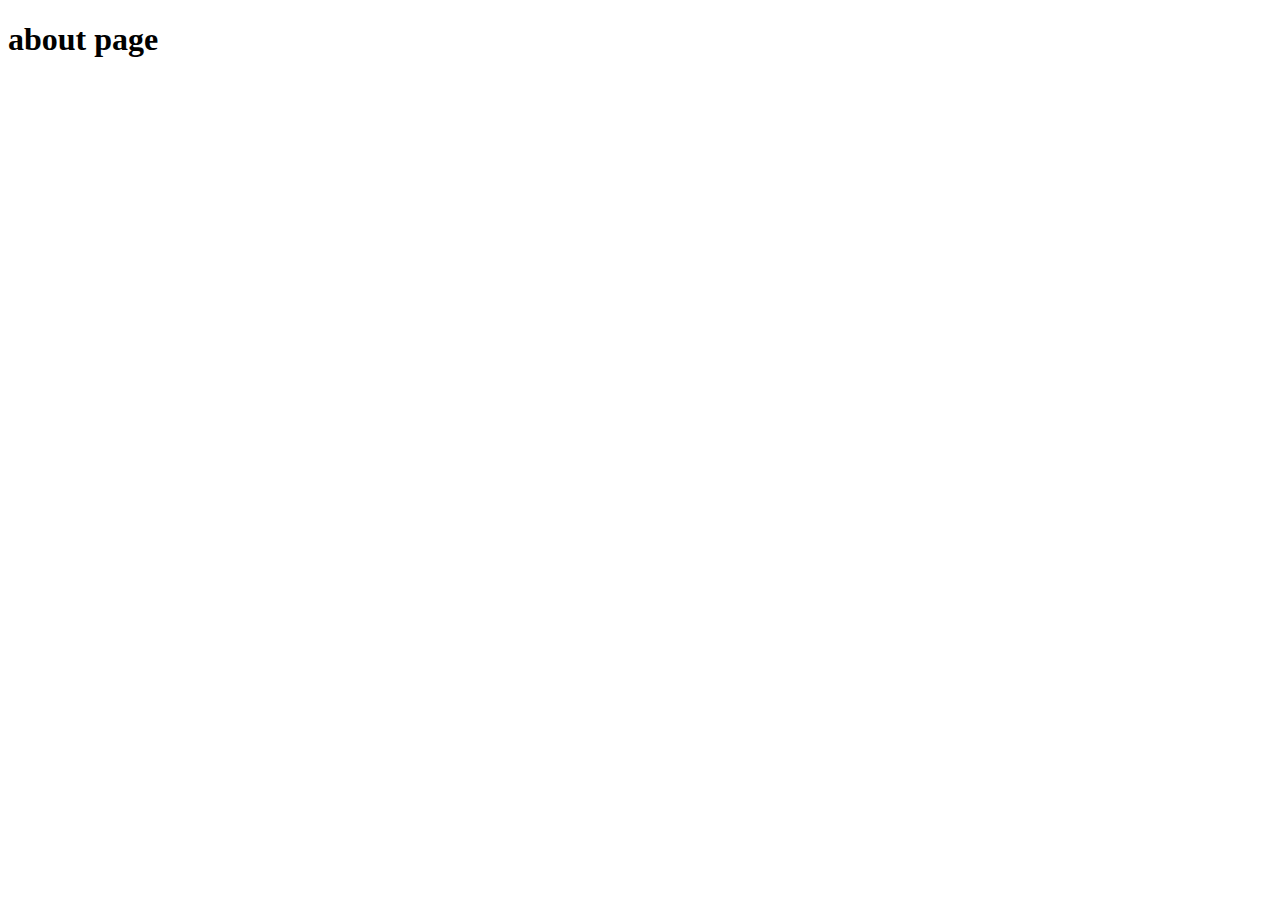
==== about.html @ 7397c2d7 "added active class" ====
<!DOCTYPE html>
<html lang="en">
  <head>
    <meta charset="UTF-8" />
    <meta name="viewport" content="width=device-width, initial-scale=1.0" />
    <title>Puzzle</title>
    <!-- css -->
    <link rel="stylesheet" href="./Css/Navbar.css" />
    <link rel="stylesheet" href="./Css/Footer.css" />
    <link rel="stylesheet" href="./Css/About.css" />

    <!-- bootstrap -->
    <link
      href="https://cdn.jsdelivr.net/npm/bootstrap@5.0.2/dist/css/bootstrap.min.css"
      rel="stylesheet"
      integrity="sha384-EVSTQN3/azprG1Anm3QDgpJLIm9Nao0Yz1ztcQTwFspd3yD65VohhpuuCOmLASjC"
      crossorigin="anonymous"
    />

    <!-- google font -->
    <link rel="preconnect" href="https://fonts.googleapis.com" />
    <link rel="preconnect" href="https://fonts.gstatic.com" crossorigin />
    <link
      href="https://fonts.googleapis.com/css2?family=Inter:wght@400;600;700&family=Poppins:ital,wght@0,400;0,500;0,600;1,700&display=swap"
      rel="stylesheet"
    />
  </head>
  <body>
    <h1>about page</h1>

    <section class="slider-content container-fluid">
      <svg
        class="bg-svg"
        xmlns="http://www.w3.org/2000/svg"
        width="1082"
        height="83"
        viewBox="0 0 1082 83"
        fill="none"
      >
        <path
          opacity="0.1"
          d="M7 -5.13792e-05V-5.13792e-05C7 41.9736 41.0264 76 83 76L1145 76"
          stroke="#23B1D9"
          stroke-width="14"
        />
      </svg>
      <div>
        <div class="for-patient">
          <img src="./assets/home/comma.png" alt="logo-svg" />
          <p>Patient</p>
        </div>
      </div>
      <svg
        xmlns="http://www.w3.org/2000/svg"
        width="1047"
        height="83"
        viewBox="0 0 1047 83"
        fill="none"
      >
        <path
          opacity="0.1"
          d="M1040 83.0001V83.0001C1040 41.0264 1005.97 7 964 7L-98 6.99995"
          stroke="#23B1D9"
          stroke-width="14"
        />
      </svg>
      <div class="slider">
        <div class="slider-content">
          <p>lo'</p>
          <p>ffffffffff</p>
          <p>Lorem ipsum, dolor sit amet consectetur adipisicing elit. Deserunt voluptatum fuga sequi eius neque eveniet fugiat veniam? Delectus rem corrupti, corporis similique asperiores, illum provident minima eos incidunt nam voluptatem!</p>
        </div>
        <div class="pagination">
          <span class="dot active"></span>
          <span class="dot"></span>
          <span class="dot"></span>
        </div>
      </div>
    </section>

 
    <!-- boot -->
    <script
      src="https://cdn.jsdelivr.net/npm/bootstrap@5.0.2/dist/js/bootstrap.bundle.min.js"
      integrity="sha384-MrcW6ZMFYlzcLA8Nl+NtUVF0sA7MsXsP1UyJoMp4YLEuNSfAP+JcXn/tWtIaxVXM"
      crossorigin="anonymous"
    ></script>

    <script src="./JS/About.js"></script>
  </body>
</html>
---- Css/Navbar.css ----
.nav {
    height: 50px;
    width: 100%;
    border-radius: 30px;
    background: #FFF;
    display: flex;
    justify-content: space-between;
    align-items: center;
    position: relative;
    padding:  20px 20px;
}

.nav-header{
cursor: pointer;
padding-left: 20px;
}

.nav>.nav-header>.nav-title {
    display: inline-block;
    /* padding: 10px ; */
    width: 100px;
    height: 42px;
    flex-shrink: 0;
    cursor: pointer;
    
}

.nav>.nav-btn {
    display: none;
}

.nav>.nav-links {
    
    display: flex;
    
    cursor: pointer;
    justify-content: center;
    align-items: center;
    gap: 10px;
    font-size: 18px;
    border-radius: 22px;
}

.nav>.nav-links>li {
        display: inline-block;
        text-decoration: none;
        list-style: none;
        padding: 6px 20px;
        
}
.nav>.nav-links>li>a{
text-decoration: none;
color: #071B55;
font-family: 'Poppins';
    color: #071B55;
    opacity: 0.7;
    font-size: 15px;
    font-style: normal;
    font-weight: 500;
    line-height: 130%;
    
    

}
.nav>.nav-links>li>a:hover, .nav>.nav-links>li>a.active  {
    color: #071B55;
    opacity: 100%;
    border-bottom: 2px solid #071B55;
}


.nav>#nav-check {
    display: none;
}

.contact-btn {

    width: 165px;
    height: 44px;
    flex-shrink: 0;
    border-radius: 22px;
    background: #152783;
    border: none;
    display: flex;
    align-items: center;
    justify-content: center;
    cursor: pointer;
    transition-duration: .3s;
    overflow: hidden;
    padding: 0 5px;
    position: relative;
}

.IconContainer {
    width: 38px;
    height: 38px;
    flex-shrink: 0;
    border-radius: 22px;
    background: #23B1D9;
    display: flex;
    align-items: center;
    justify-content: center;
    overflow: hidden;
    z-index: 2;
    transition-duration: .3s;
    position: absolute;
    right: 3px;
}



.contact-text {
    color: #FFF;
    font-family: 'Poppins', sans-serif;
    font-size: 15px;
    font-style: normal;
    font-weight: 400;
    line-height: 130%;
    position: absolute;
    left: 20px;

}



@media (max-width:570px) {
    .nav{
        padding-top: 20px;
    }
    .nav-header {
        padding-top: 5px;
    }
    .nav>.nav-btn {
        display: inline-block;
        position: absolute;
        right: 0px;
        top: 0px;
        cursor: pointer;
        padding-top: 10px;
    }

    .nav>.nav-btn>label img{
        display: inline-block;
        width: 50px;
        height: 50px;
        padding: 13px;
        cursor: pointer;
        
    }

    .nav>.nav-btn>label:hover,
    .nav #nav-check:checked~.nav-btn>label {
        background-color: #fff;
      
        
    }
        .nav>.nav-btn img{
            cursor: pointer;
            padding: 10px;
        }

 

    .nav>.nav-links {
       
        position: absolute;
        display: block;
        width: 100%;
        background-color: #fff;
        color: #071B55;
        text-align: center;
        height: 0px;
        transition: all 0.3s ease-in;
        overflow-y: hidden;
        top: 70px;
        left: 0px;
        
        
    }

    .nav>.nav-links>a {
        display: block;
        width: 100%;
        padding-top: 30px;
        width: 150px;
        margin: 0 auto;
    }

    .nav>#nav-check:not(:checked)~.nav-links {
        height: 0px;
    }

    .nav>#nav-check:checked~.nav-links {
        height: calc(100vh - 50px);
        overflow-y: auto;
    }

        .nav-contact-btn{
            display: none;
        }

                
                .active {
                    color: #071B55;
                    opacity: 100%;
                    border-bottom: 2px solid #071B55;
                    
                }
}
---- Css/Footer.css ----
footer{
    width: 100%;
    flex-shrink: 0;
    background: #EBEDEE;
  position: relative;
}
footer img{
    width: 100px;
    height: 42px;
}
.footer-content{
       color: #071B55;
       display: flex;
        flex-direction: column;
        align-items: center;
        gap: 25px;
        align-self: stretch;
        padding: 50px  112px 10px 112px;
}
.footer-paragraph{
   
        text-align: center;
        align-self: stretch;
        font-family: 'Poppins',sans-serif;
        font-size: 24px;
        font-style: normal;
        font-weight: 600;
        line-height: normal;
        letter-spacing: -0.48px;
}
.email{
   
    display: flex;
    justify-content: center;
    align-items: center;
    gap: 5px;
    font-family: 'Poppins',sans-serif;
    font-size: 20px;
    font-style: normal;
    font-weight: 400;
    line-height: 30px;
    letter-spacing: -0.4px;
}
.email img{
    width: 20px;
    height: 16px;
}
.footer-line{
        display: flex;
        padding-top: 32px;
        align-items: center;
        gap: 32px;
        align-self: stretch;
        border-top: 1px solid #DCDDDF;
}
.last-footer{
    display: flex;
    justify-content: space-between;
    align-items: center;
    padding: 0 42px;
    padding-bottom: 35px;
    padding-top: 20px;
   
}
.copy-right-text{
        color: var(--gray-500, #667085);
        font-family: 'Poppins',sans-serif;
        font-size: 16px;
        font-style: normal;
        font-weight: 400;
        line-height: 24px;
       
        
}
.terms-text a{
    color: var(--gray-500, #667085);
        font-size: 16px;
        font-style: normal;
        font-weight: 400;
        line-height: 24px;
        text-decoration: none;
        padding-right: 16px;
}

@media (max-width:570px) { 
    footer{
        height: 100%;
    }
    .footer-content{
        padding: 32px 20px;
    }
.last-footer{
    display: grid;
    padding: 30px 30px;
    text-align: center;
}
}
---- Css/About.css ----
/* .slider-content{
       border-radius: 25px;
        background: #071B55;
        width: 1270px;
        height: 427px;
        flex-shrink: 0;
        padding: 75px 20px;
        color: black;
} */
.for-patient{
    display: flex;
    justify-content: center;
    align-items: center;
    gap: 5px;
}
.bg-svg{
width: 76px;
    height: 1138px;
    transform: rotate(-90deg);
    flex-shrink: 0;
    stroke-width: 14px;
        stroke: #23B1D9;
        opacity: 0.1;
}
.for-patient p{
    padding-top: 25px;
    opacity: .5;
    color: #FFF;
    font-family: Poppins;
    font-size: 20px;
    font-style: normal;
    font-weight: 400;
    line-height: 130%;
}
.slider {
    width: 300px;
    /* Set the desired width for the slider */
    overflow: hidden;
    margin: 0 auto;
    text-align: center;
    background-color: #f0f0f0;
    position: relative;
}

.slider-content {
    display: flex;
    flex-direction: column;
    transition: transform 1s;
    height: 50px;
    /* Set the desired height for the slider */
   
    overflow: hidden;
}

p {
    margin: 0;
    padding: 10px;
    display: none;
}

p.active {
    display: block;
}

.pagination {
    text-align: center;
    margin-top: 10px;
}

.dot {
    width: 10px;
    height: 10px;
    background-color: #888;
    border-radius: 50%;
    display: inline-block;
    margin: 0 5px;
    cursor: pointer;
}

.dot.active {
    background-color: #333;
}
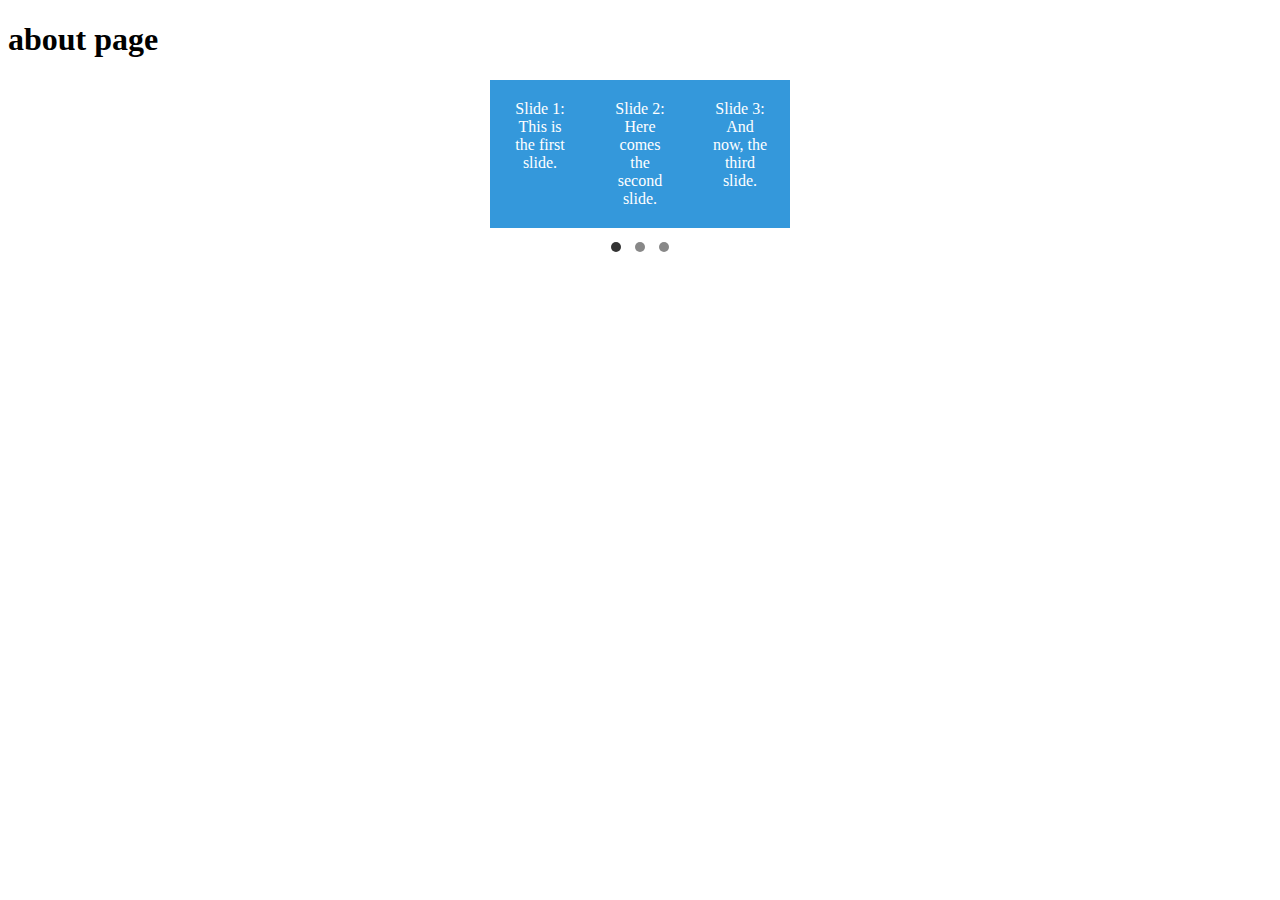
==== commit dbb2bfe3: "added text-slider" ====
--- a/about.html
+++ b/about.html
@@ -27,58 +27,18 @@
   </head>
   <body>
     <h1>about page</h1>
-
-    <section class="slider-content container-fluid">
-      <svg
-        class="bg-svg"
-        xmlns="http://www.w3.org/2000/svg"
-        width="1082"
-        height="83"
-        viewBox="0 0 1082 83"
-        fill="none"
-      >
-        <path
-          opacity="0.1"
-          d="M7 -5.13792e-05V-5.13792e-05C7 41.9736 41.0264 76 83 76L1145 76"
-          stroke="#23B1D9"
-          stroke-width="14"
-        />
-      </svg>
-      <div>
-        <div class="for-patient">
-          <img src="./assets/home/comma.png" alt="logo-svg" />
-          <p>Patient</p>
-        </div>
+    <div class="slider-container">
+      <div class="slider">
+        <div class="slide">Slide 1: This is the first slide.</div>
+        <div class="slide">Slide 2: Here comes the second slide.</div>
+        <div class="slide">Slide 3: And now, the third slide.</div>
       </div>
-      <svg
-        xmlns="http://www.w3.org/2000/svg"
-        width="1047"
-        height="83"
-        viewBox="0 0 1047 83"
-        fill="none"
-      >
-        <path
-          opacity="0.1"
-          d="M1040 83.0001V83.0001C1040 41.0264 1005.97 7 964 7L-98 6.99995"
-          stroke="#23B1D9"
-          stroke-width="14"
-        />
-      </svg>
-      <div class="slider">
-        <div class="slider-content">
-          <p>lo'</p>
-          <p>ffffffffff</p>
-          <p>Lorem ipsum, dolor sit amet consectetur adipisicing elit. Deserunt voluptatum fuga sequi eius neque eveniet fugiat veniam? Delectus rem corrupti, corporis similique asperiores, illum provident minima eos incidunt nam voluptatem!</p>
-        </div>
-        <div class="pagination">
-          <span class="dot active"></span>
-          <span class="dot"></span>
-          <span class="dot"></span>
-        </div>
-      </div>
-    </section>
-
- 
+    </div>
+    <div class="pagination">
+      <span class="dot active"></span>
+      <span class="dot"></span>
+      <span class="dot"></span>
+    </div>
     <!-- boot -->
     <script
       src="https://cdn.jsdelivr.net/npm/bootstrap@5.0.2/dist/js/bootstrap.bundle.min.js"
--- a/Css/Navbar.css
+++ b/Css/Navbar.css
@@ -59,14 +59,24 @@
     font-style: normal;
     font-weight: 500;
     line-height: 130%;
-    
-    
-
+
+}
+.link-btn{
+    position: relative;
+}
+.active-svg.active{
+    display: block;
+}
+.active-svg{
+    position: absolute;
+    bottom: -10px;
+    left: 20px;
+    display: none;
 }
 .nav>.nav-links>li>a:hover, .nav>.nav-links>li>a.active  {
     color: #071B55;
     opacity: 100%;
-    border-bottom: 2px solid #071B55;
+    
 }
 
 
@@ -152,8 +162,6 @@
     .nav>.nav-btn>label:hover,
     .nav #nav-check:checked~.nav-btn>label {
         background-color: #fff;
-      
-        
     }
         .nav>.nav-btn img{
             cursor: pointer;
@@ -165,7 +173,7 @@
     .nav>.nav-links {
        
         position: absolute;
-        display: block;
+        display: grid;
         width: 100%;
         background-color: #fff;
         color: #071B55;
@@ -174,15 +182,14 @@
         transition: all 0.3s ease-in;
         overflow-y: hidden;
         top: 70px;
-        left: 0px;
-        
+        left: 0px; 
         
     }
 
     .nav>.nav-links>a {
         display: block;
         width: 100%;
-        padding-top: 30px;
+        /* padding-top: 20px; */
         width: 150px;
         margin: 0 auto;
     }
@@ -199,12 +206,10 @@
         .nav-contact-btn{
             display: none;
         }
-
-                
+  
                 .active {
                     color: #071B55;
                     opacity: 100%;
-                    border-bottom: 2px solid #071B55;
                     
                 }
 }
--- a/Css/About.css
+++ b/Css/About.css
@@ -1,82 +1,39 @@
-/* .slider-content{
-       border-radius: 25px;
-        background: #071B55;
-        width: 1270px;
-        height: 427px;
-        flex-shrink: 0;
-        padding: 75px 20px;
-        color: black;
-} */
-.for-patient{
-    display: flex;
-    justify-content: center;
-    align-items: center;
-    gap: 5px;
-}
-.bg-svg{
-width: 76px;
-    height: 1138px;
-    transform: rotate(-90deg);
-    flex-shrink: 0;
-    stroke-width: 14px;
-        stroke: #23B1D9;
-        opacity: 0.1;
-}
-.for-patient p{
-    padding-top: 25px;
-    opacity: .5;
-    color: #FFF;
-    font-family: Poppins;
-    font-size: 20px;
-    font-style: normal;
-    font-weight: 400;
-    line-height: 130%;
-}
-.slider {
-    width: 300px;
-    /* Set the desired width for the slider */
-    overflow: hidden;
-    margin: 0 auto;
-    text-align: center;
-    background-color: #f0f0f0;
-    position: relative;
-}
+ .slider-container {
+     width: 300px;
+     /* Adjust the width to your desired size */
+     margin: 0 auto;
+     overflow: hidden;
+ }
 
-.slider-content {
-    display: flex;
-    flex-direction: column;
-    transition: transform 1s;
-    height: 50px;
-    /* Set the desired height for the slider */
-   
-    overflow: hidden;
-}
+ .slider {
+     display: flex;
+     transition: transform 1s;
+ }
 
-p {
-    margin: 0;
-    padding: 10px;
-    display: none;
-}
+ .slide {
+     width: 300px;
+     /* Adjust the width to match the container width */
+     padding: 20px;
+     background-color: #3498db;
+     color: white;
+     text-align: center;
+ }
 
-p.active {
-    display: block;
-}
+ .pagination {
+     text-align: center;
+     margin-top: 10px;
+ }
 
-.pagination {
-    text-align: center;
-    margin-top: 10px;
-}
+ .dot {
+     width: 10px;
+     height: 10px;
+     background-color: #888;
+     border-radius: 50%;
+     display: inline-block;
+     margin: 0 5px;
+     cursor: pointer;
+ }
 
-.dot {
-    width: 10px;
-    height: 10px;
-    background-color: #888;
-    border-radius: 50%;
-    display: inline-block;
-    margin: 0 5px;
-    cursor: pointer;
-}
-
-.dot.active {
-    background-color: #333;
-}+ .dot.active {
+     background-color: #333;
+ }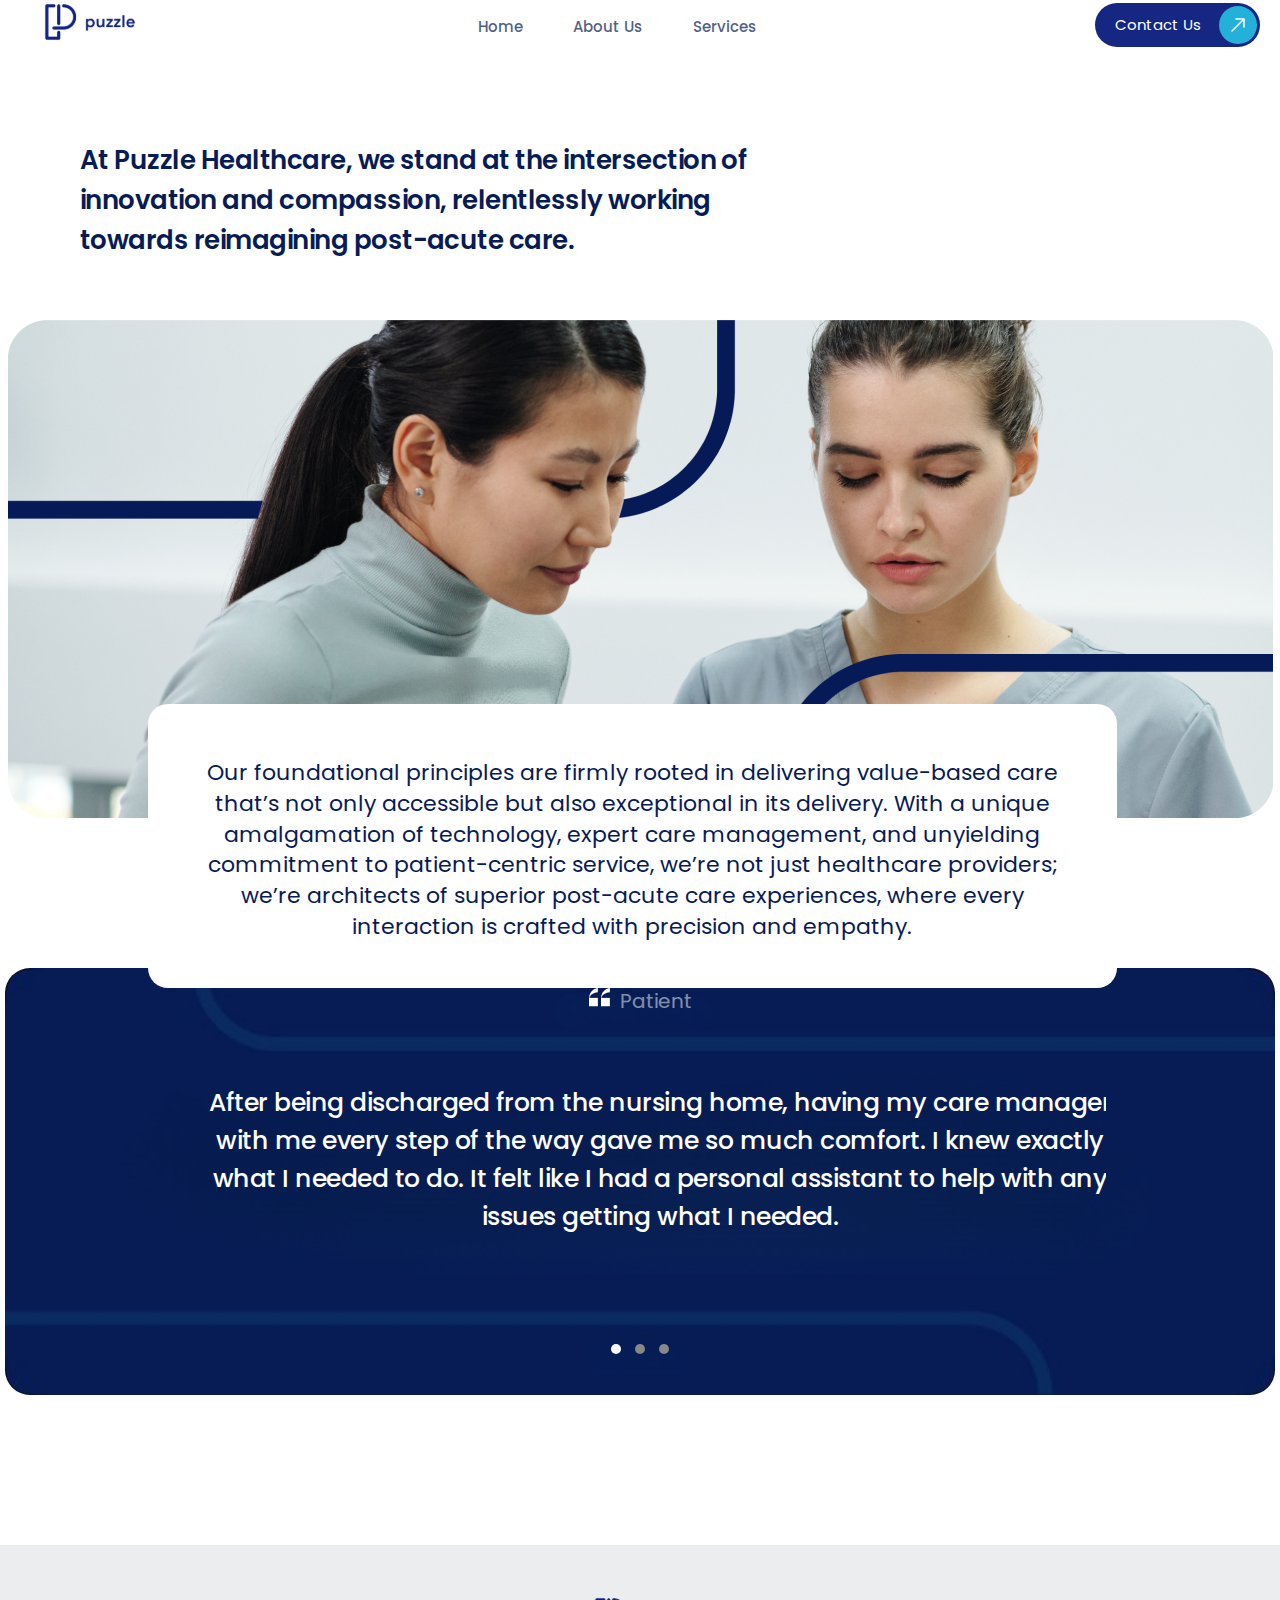
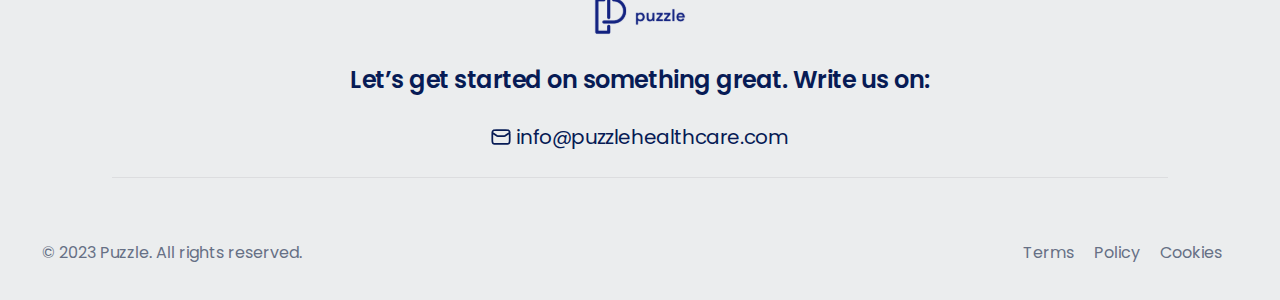
==== commit cf367115: "added about page" ====
--- a/about.html
+++ b/about.html
@@ -8,6 +8,7 @@
     <link rel="stylesheet" href="./Css/Navbar.css" />
     <link rel="stylesheet" href="./Css/Footer.css" />
     <link rel="stylesheet" href="./Css/About.css" />
+    <link rel="stylesheet" href="./Css/Home.css" />
 
     <!-- bootstrap -->
     <link
@@ -26,19 +27,267 @@
     />
   </head>
   <body>
-    <h1>about page</h1>
-    <div class="slider-container">
-      <div class="slider">
-        <div class="slide">Slide 1: This is the first slide.</div>
-        <div class="slide">Slide 2: Here comes the second slide.</div>
-        <div class="slide">Slide 3: And now, the third slide.</div>
-      </div>
-    </div>
-    <div class="pagination">
-      <span class="dot active"></span>
-      <span class="dot"></span>
-      <span class="dot"></span>
-    </div>
+    <header>
+      <div class="nav">
+        <input type="checkbox" id="nav-check" />
+        <div class="nav-header">
+          <div class="nav-title">
+            <img src="./assets/navbar/logo.svg" alt="logo" />
+          </div>
+        </div>
+        <div class="nav-btn">
+          <label for="nav-check">
+            <svg
+              xmlns="http://www.w3.org/2000/svg"
+              width="24"
+              height="24"
+              viewBox="0 0 24 24"
+              fill="#071B55"
+            >
+              <path
+                d="M3 12H21M3 6H21M9 18H21"
+                stroke="#122280"
+                stroke-width="2"
+                stroke-linecap="round"
+                stroke-linejoin="round"
+              />
+            </svg>
+          </label>
+        </div>
+
+        <div class="nav-links" id="nav-link">
+          <li>
+            <a href="index.html" class="link-btn"
+              >Home
+
+              <svg
+                class="active-svg"
+                id="index"
+                xmlns="http://www.w3.org/2000/svg"
+                width="10"
+                height="10"
+                viewBox="0 0 10 10"
+                fill="none"
+              >
+                <circle cx="5" cy="5" r="5" fill="#23B1D9" />
+              </svg>
+            </a>
+          </li>
+
+          <li id="about-page">
+            <a href="./about.html" class="link-btn">
+              About Us
+              <svg
+                style="margin-left: 10px"
+                class="active-svg"
+                id="about"
+                xmlns="http://www.w3.org/2000/svg"
+                width="10"
+                height="10"
+                viewBox="0 0 10 10"
+                fill="none"
+              >
+                <circle cx="5" cy="5" r="5" fill="#23B1D9" />
+              </svg>
+            </a>
+          </li>
+          <li>
+            <a href="services.html" class="link-btn"
+              >Services
+
+              <svg
+                class="active-svg"
+                id="services"
+                xmlns="http://www.w3.org/2000/svg"
+                width="10"
+                height="10"
+                viewBox="0 0 10 10"
+                fill="none"
+              >
+                <circle cx="5" cy="5" r="5" fill="#23B1D9" />
+              </svg>
+            </a>
+          </li>
+        </div>
+        <div class="nav-contact-btn">
+          <div class="contact-btn">
+            <span class="contact-text"> Contact Us</span>
+            <span class="IconContainer">
+              <svg
+                xmlns="http://www.w3.org/2000/svg"
+                width="24"
+                height="24"
+                viewBox="0 0 24 24"
+                fill="none"
+              >
+                <path
+                  d="M6 18L18 6M18 6H10M18 6V14"
+                  stroke="white"
+                  stroke-width="1.5"
+                  stroke-linecap="round"
+                  stroke-linejoin="round"
+                />
+              </svg>
+            </span>
+          </div>
+        </div>
+      </div>
+    </header>
+
+    <!-- about Banner section -->
+
+    <section class="about-container">
+      <h1>
+        At Puzzle Healthcare, we stand at the intersection of innovation and
+        compassion, relentlessly working towards reimagining post-acute care.
+      </h1>
+
+      <div class="about-content">
+        <img src="./assets/about/about-banner.png" alt="banner-img" />
+        <div class="text-content">
+          <p>
+            Our foundational principles are firmly rooted in delivering
+            value-based care that’s not only accessible but also exceptional in
+            its delivery. With a unique amalgamation of technology, expert care
+            management, and unyielding commitment to patient-centric service,
+            we’re not just healthcare providers; we’re architects of superior
+            post-acute care experiences, where every interaction is crafted with
+            precision and empathy.
+          </p>
+        </div>
+      </div>
+    </section>
+
+    <!--before footer for patient -->
+    <section class="before-footer">
+      <div class="for-patient">
+        <img src="./assets/home/comma.png" alt="logo-svg" />
+        <p>Patient</p>
+      </div>
+
+      <div class="before-footer-text">
+        <div class="slider-container">
+          <div class="slider">
+            <div class="slide">
+              <p>
+                After being discharged from the nursing home, having my care
+                manager with me every step of the way gave me so much comfort. I
+                knew exactly what I needed to do. It felt like I had a personal
+                assistant to help with any issues getting what I needed.
+              </p>
+            </div>
+            <div class="slide">
+              <p>
+                Being discharged from the nursing home, having my care manager
+                with me every step of the way gave me so much comfort. I knew
+                exactly what I needed to do. It felt like I had a personal
+                assistant to help with any issues getting what I needed.
+              </p>
+            </div>
+            <div class="slide">
+              <p>
+                Before being discharged from the nursing home, having my care
+                manager with me every step of the way gave me so much comfort. I
+                knew exactly what I needed to do. It felt like I had a personal
+                assistant to help with any issues getting what I needed.
+              </p>
+            </div>
+          </div>
+        </div>
+        <div class="pagination">
+          <span class="dot active"></span>
+          <span class="dot"></span>
+          <span class="dot"></span>
+        </div>
+      </div>
+    </section>
+
+    <!-- phone -->
+    <section
+      class="before-footer-phone"
+      style="
+        background-image: url('./assets/footer/bg.png');
+        background-position: center;
+        background-repeat: no-repeat;
+        background-size: cover;
+      "
+    >
+      <div class="before-footer-text">
+        <div class="slider-container">
+          <div class="slider">
+            <div class="slide">
+              <p>
+                After being discharged from the nursing home, having my care
+                manager with me every step of the way gave me so much comfort. I
+                knew exactly what I needed to do. It felt like I had a personal
+                assistant to help with any issues getting what I needed.
+              </p>
+            </div>
+            <div class="slide">
+              <p>
+                Being discharged from the nursing home, having my care manager
+                with me every step of the way gave me so much comfort. I knew
+                exactly what I needed to do. It felt like I had a personal
+                assistant to help with any issues getting what I needed.
+              </p>
+            </div>
+            <div class="slide">
+              <p>
+                Before being discharged from the nursing home, having my care
+                manager with me every step of the way gave me so much comfort. I
+                knew exactly what I needed to do. It felt like I had a personal
+                assistant to help with any issues getting what I needed.
+              </p>
+            </div>
+          </div>
+        </div>
+        <div class="pagination">
+          <span class="dot active"></span>
+          <span class="dot"></span>
+          <span class="dot"></span>
+        </div>
+      </div>
+    </section>
+    <!-- footer -->
+
+    <footer>
+      <div class="footer-content">
+        <img src="./assets/navbar/logo.svg" alt="logo-svg" />
+
+        <p class="footer-paragraph">
+          Let’s get started on something great. Write us on:
+        </p>
+        <p class="email">
+          <svg
+            xmlns="http://www.w3.org/2000/svg"
+            width="23"
+            height="18"
+            viewBox="0 0 23 18"
+            fill="none"
+          >
+            <path
+              d="M1.5 4L6.69384 7.46256C6.99349 7.66232 7.14331 7.7622 7.3054 7.83296C7.44927 7.89577 7.60003 7.94142 7.75458 7.96896C7.92869 8 8.10876 8 8.46888 8H14.5311C14.8912 8 15.0713 8 15.2454 7.96896C15.4 7.94142 15.5507 7.89577 15.6946 7.83296C15.8567 7.76221 16.0065 7.66232 16.3062 7.46256L21.5 4M6.3 17H16.7C18.3802 17 19.2202 17 19.862 16.673C20.4265 16.3854 20.8854 15.9265 21.173 15.362C21.5 14.7202 21.5 13.8802 21.5 12.2V5.8C21.5 4.11984 21.5 3.27976 21.173 2.63803C20.8854 2.07354 20.4265 1.6146 19.862 1.32698C19.2202 1 18.3802 1 16.7 1H6.3C4.61984 1 3.77976 1 3.13803 1.32698C2.57354 1.6146 2.1146 2.07354 1.82698 2.63803C1.5 3.27976 1.5 4.11984 1.5 5.8V12.2C1.5 13.8802 1.5 14.7202 1.82698 15.362C2.1146 15.9265 2.57354 16.3854 3.13803 16.673C3.77976 17 4.61984 17 6.3 17Z"
+              stroke="#071B55"
+              stroke-width="2"
+              stroke-linecap="round"
+              stroke-linejoin="round"
+            />
+          </svg>
+          info@puzzlehealthcare.com
+        </p>
+
+        <div class="footer-line"></div>
+      </div>
+      <div class="last-footer">
+        <p class="copy-right-text">© 2023 Puzzle. All rights reserved.</p>
+
+        <div class="terms-text">
+          <a href="">Terms</a>
+          <a href="">Policy</a>
+          <a href="">Cookies</a>
+        </div>
+      </div>
+    </footer>
     <!-- boot -->
     <script
       src="https://cdn.jsdelivr.net/npm/bootstrap@5.0.2/dist/js/bootstrap.bundle.min.js"
@@ -47,5 +296,6 @@
     ></script>
 
     <script src="./JS/About.js"></script>
+    <script src="./JS/navbar.js"></script>
   </body>
 </html>
--- a/Css/Navbar.css
+++ b/Css/Navbar.css
@@ -33,7 +33,6 @@
 .nav>.nav-links {
     
     display: flex;
-    
     cursor: pointer;
     justify-content: center;
     align-items: center;
@@ -69,13 +68,14 @@
 }
 .active-svg{
     position: absolute;
-    bottom: -10px;
+    bottom: -15px;
     left: 20px;
     display: none;
 }
 .nav>.nav-links>li>a:hover, .nav>.nav-links>li>a.active  {
     color: #071B55;
     opacity: 100%;
+    
     
 }
 
@@ -141,6 +141,11 @@
     .nav-header {
         padding-top: 5px;
     }
+    .nav-title img{
+        width: 83.333px;
+            height: 35px;
+            flex-shrink: 0;
+    } 
     .nav>.nav-btn {
         display: inline-block;
         position: absolute;
@@ -150,7 +155,7 @@
         padding-top: 10px;
     }
 
-    .nav>.nav-btn>label img{
+    .nav>.nav-btn>label svg{
         display: inline-block;
         width: 50px;
         height: 50px;
@@ -159,11 +164,12 @@
         
     }
 
-    .nav>.nav-btn>label:hover,
-    .nav #nav-check:checked~.nav-btn>label {
-        background-color: #fff;
-    }
-        .nav>.nav-btn img{
+   
+        .nav>.nav-btn svg{
+            
+            width: 24px;
+            height: 24px;
+            flex-shrink: 0;
             cursor: pointer;
             padding: 10px;
         }
@@ -188,56 +194,50 @@
 
     .nav>.nav-links>a {
         display: block;
-        width: 100%;
-        /* padding-top: 20px; */
         width: 150px;
         margin: 0 auto;
     }
 
-    .nav>#nav-check:not(:checked)~.nav-links {
-        height: 0px;
-    }
+   
 
     .nav>#nav-check:checked~.nav-links {
-        height: calc(100vh - 50px);
+        height: calc(100vh - 60vh);
         overflow-y: auto;
     }
 
         .nav-contact-btn{
             display: none;
         }
-  
-                .active {
-                    color: #071B55;
-                    opacity: 100%;
-                    
-                }
-}
-
-
-
-
-
-
-
-
-
-
-
-
-
-
-
-
-
-
-
-
-
-
-
-
-
-
-
-
+     .active {
+          color: #071B55;
+           opacity: 100%;
+        }
+}
+
+
+
+
+
+
+
+
+
+
+
+
+
+
+
+
+
+
+
+
+
+
+
+
+
+
+
+
--- a/Css/Footer.css
+++ b/Css/Footer.css
@@ -2,7 +2,7 @@
     width: 100%;
     flex-shrink: 0;
     background: #EBEDEE;
-  position: relative;
+    position: relative;
 }
 footer img{
     width: 100px;
@@ -41,9 +41,11 @@
     line-height: 30px;
     letter-spacing: -0.4px;
 }
-.email img{
+.email svg{
     width: 20px;
     height: 16px;
+    stroke-width: 2px;
+    stroke: #071B55;
 }
 .footer-line{
         display: flex;
@@ -89,9 +91,35 @@
     .footer-content{
         padding: 32px 20px;
     }
+    .footer-paragraph{
+            width: 350px;
+            margin: 0 auto;
+            font-size: 20px;
+            font-style: normal;
+            font-weight: 600;
+            line-height: normal;
+            letter-spacing: -0.4px;
+    }
+    .email{
+        font-size: 16px;
+            font-style: normal;
+            font-weight: 400;
+            line-height: 30px;
+            /* 187.5% */
+            letter-spacing: -0.32px;
+    }
 .last-footer{
-    display: grid;
-    padding: 30px 30px;
-    text-align: center;
+        flex-direction: column;
+        justify-content: center;
+        padding: 30px 30px;
+        align-self: stretch;
+        text-align: center;
+        font-size: 16px;
+        font-style: normal;
+        font-weight: 400;
+        line-height: 24px;
+        margin: 0 auto;
+        padding-top: 0px;
+       
 }
 }--- a/Css/About.css
+++ b/Css/About.css
@@ -1,39 +1,95 @@
- .slider-container {
-     width: 300px;
-     /* Adjust the width to your desired size */
-     margin: 0 auto;
-     overflow: hidden;
- }
+.about-container h1{
+    width: 790px;
+    color: #071B55;
+    font-family: Poppins;
+    font-size: 26px;
+    font-style: normal;
+    font-weight: 600;
+    line-height: 40px;
+    margin-top: 90px ;
+    margin-bottom: 60px;
+    padding-left: 80px;
+    letter-spacing: -0.52px;
+}
+.about-content {
+        width: 1265px;
+        margin: 0px auto;
+        height: 498px;
+        flex-shrink: 0;
+        position: relative;
+}
 
- .slider {
-     display: flex;
-     transition: transform 1s;
- }
+.text-content{
+    width: 969px;
+    height: 284px;
+    flex-shrink: 0;
+    border-radius: 20px;
+    background: #FFF;
+    padding: 54px 48px;
+    position: absolute;
+    bottom: -170px;
+    left: 140px;
+    z-index: 20;
 
- .slide {
-     width: 300px;
-     /* Adjust the width to match the container width */
-     padding: 20px;
-     background-color: #3498db;
-     color: white;
-     text-align: center;
- }
+    
+}
+.text-content p{
+    width: 861px;
+    margin: 0 auto;
+    color: #071B55;
+    text-align: center;
+    font-family: Poppins;
+    font-size: 22px;
+    font-style: normal;
+    font-weight: 400;
+    line-height: 140%;
+    
+       
+}
 
- .pagination {
-     text-align: center;
-     margin-top: 10px;
- }
+@media screen and (max-width:570px){
+    .about-container h1 {
+            width: 340px;
+            color: #071B55;
+            font-family: Poppins;
+            font-size: 24px;
+                font-style: normal;
+                font-weight: 600;
+                line-height: 35px;
+                margin-top: 72px;
+                margin-bottom: 46px;
+                padding-left: 38px;
+                letter-spacing: -0.48px;
+        }
+   .about-content img{
+    width: 370px;
+    height: 244px;
+    flex-shrink: 0;
+    margin: 0px auto;
+    position: relative;
+   }
 
- .dot {
-     width: 10px;
-     height: 10px;
-     background-color: #888;
-     border-radius: 50%;
-     display: inline-block;
-     margin: 0 5px;
-     cursor: pointer;
- }
+   .text-content {
+     
+       width: 320px;
+       height: 318px;
+       flex-shrink: 0;
+       padding: 54px 8px;
+       position: absolute;
+       bottom: -40px;
+       left: 30px;
+       z-index: 90;
+   }
 
- .dot.active {
-     background-color: #333;
- }+   .text-content p {
+       width: 300px;
+       margin: 0 auto;
+        font-size: 16px;
+        font-style: normal;
+        font-weight: 400;
+        line-height: 140%;
+        /* 22.4px */
+
+
+   }
+}--- a/Css/Home.css
+++ b/Css/Home.css
@@ -0,0 +1,416 @@
+
+*{
+     box-sizing: border-box;
+        margin: 0;
+        padding: 0;
+    }
+    body{
+        font-family: 'Poppins', sans-serif;
+    }
+
+    /* banner section */
+
+.banner-section{
+    display: flex;
+    justify-content: space-between;
+    align-items: start;
+    border-radius: 30px;
+    background: #FFF;
+    padding-top: 90px;
+    gap: 20px;
+   
+}
+.banner-text{
+    padding-left: 20px;
+    padding-top: 90px;
+}
+.banner-text h1{
+    width: 548px;
+    /* padding: 20px; */
+    color: #071B55;
+    font-family: 'Poppins', sans-serif;
+    font-size: 40px;
+    font-style: normal;
+    font-weight: 700;
+    line-height: 50px;
+    letter-spacing: -0.8px;
+}
+.banner-text p{
+    width: 504px;
+    color: #071B55;
+    font-family: 'Poppins', sans-serif;
+    font-size: 20px;
+    font-style: normal;
+    font-weight: 400;
+    line-height: 130%;
+    padding-top: 20px;
+        
+}
+
+.banner-img img{
+    width: 704px;
+    margin: 0 auto;
+    padding: 0px;
+    height: 500px;
+    flex-shrink: 0;
+}
+/* after banner content */
+.after-banner{
+width: 1269px;
+height: 331px;
+flex-shrink: 0;
+border-radius: 20px;
+background: #23B1D9;
+margin:50px 40px;
+}
+.after-banner p{
+    width: 1047px;
+    height: 72px;
+    flex-shrink: 0;
+    color: #FFF;
+        text-align: center;
+         font-family: 'Poppins', sans-serif;
+        font-size: 26px;
+        font-style: normal;
+        font-weight: 500;
+        line-height: 38px;
+        margin:  50px auto;
+        letter-spacing: -0.52px;
+        position: relative;
+}
+.after-banner .img-2{
+    position: absolute;
+    right: 0;
+}
+.after-banner-phone{
+    display: none;
+}
+/* same-container section */
+.same-container{
+display: flex;
+justify-content: center;
+gap: 60px;
+align-items: center;
+margin: 80px 0px;
+
+}
+.same-container img{
+    width: 620px;
+    height: 250px;
+    flex-shrink: 0;
+    border-radius: 25px;
+    padding-left:20px ;
+}
+.same-container-text{
+    width: 581px;
+    height: 210px;
+    flex-shrink: 0;
+    border-radius: 25px;
+    background: #F2F2F2;
+    padding: 30px 40px;
+}
+
+.same-container h1{
+    color: #071B55;
+        font-family: 'Poppins', sans-serif;
+        font-size: 30px;
+        font-style: normal;
+        font-weight: 500;
+        line-height: normal;
+        letter-spacing: -0.3px;
+       
+}
+.same-container p{
+        width: 506px;
+        color: #071B55;
+         font-family: 'Poppins', sans-serif;
+        font-size: 22px;
+        font-style: normal;
+        font-weight: 500;
+        line-height: 150%;
+        margin-top: 8px;
+}
+.odd-container p{
+    width: 462px;
+}
+.even-container{
+    display: none;
+}
+.even-container img{
+        width: 620px;
+        height: 250px;
+        flex-shrink: 0;
+        border-radius: 25px;
+        padding-left: 20px;
+}
+  .before-footer {
+      width: 1270px;
+      height: 427px;
+      flex-shrink: 0;
+      margin: 150px auto;
+      border-radius: 25px;
+      background: url('../assets/footer/before-footer-bg.png');
+      background-repeat: no-repeat;
+      background-size: cover;
+      background-position: center;
+      color: #FFF;
+      
+  }
+  .for-patient{
+    display: flex;
+    justify-content: center;
+    align-items: start;
+    gap: 10px;
+    color: #FFF;
+    padding-top: 20px;
+    
+  
+  }
+  .for-patient p{
+    opacity: 0.5;
+    font-family: 'Poppins', sans-serif;
+    font-size: 20px;
+    font-style: normal;
+    font-weight: 400;
+    line-height: 130%;
+  }
+.before-footer-text p{
+        width: 932px;
+        color: #FFF;
+        text-align: center;
+        font-family: 'Poppins', sans-serif;
+        font-size: 25px;
+        font-style: normal;
+        font-weight: 500;
+        line-height: normal;
+        letter-spacing: -0.5px;
+        margin: 50px auto;
+}
+  
+  
+/* slider */
+
+ .slider-container {
+     width: 932px;
+     margin: 0px auto;
+     overflow: hidden;
+ }
+
+ .slider {
+     display: flex;
+     transition: transform 1s;
+    
+ }
+
+ .slide {
+    background: transparent;
+     width: 930px;
+     padding: 20px;
+     color: white;
+     text-align: center;
+  
+ }
+
+ .pagination {
+    width: 100px;
+    text-align: center;
+    margin: 30px auto;
+ }
+
+ .dot {
+   
+     width: 10px;
+     height: 10px;
+     background-color: #888;
+     border-radius: 50%;
+     display: inline-block;
+     margin: 0 5px;
+     cursor: pointer;
+ }
+
+ .dot.active {
+     background-color: #fff;
+ }
+.before-footer-phone{
+    display: none;
+}
+
+
+
+
+
+
+
+
+  /* phone */
+@media screen and (max-width:570px) {
+    /* banner */
+   
+    .banner-section{
+        padding-top: 30px;
+        display: flex;
+        flex-direction: column;
+        text-align: start;
+        margin: 0 auto;
+        
+    }
+    .banner-img{
+        margin: 50px auto;
+        display: flex;
+        justify-content: center;
+    }
+    .banner-img img{
+        margin: 10px auto;
+        width: 350px;
+        height: 318px;
+        flex-shrink: 0;
+    }
+    .banner-text{
+        padding: 30px 2px 0 2px;
+    }
+    .banner-text h1{
+            width: 350px;
+            font-size: 28px;
+            font-style: normal;
+            font-weight: 700;
+            line-height: 40px;
+            width: 340px;
+            letter-spacing: -0.6px;
+    }
+    .banner-text p{
+            width: 340px;
+            font-size: 18px;
+            font-style: normal;
+            font-weight: 400;
+            line-height: 130%;
+            
+    }
+    /* after banner */
+        .after-banner {
+          display: none;
+        }
+    .after-banner-phone{
+        display: block;
+        background: #23B1D9;
+        width: 100%;
+        position: relative;
+        margin:  80px 0;
+        height: 380px;
+    }
+    .after-banner-phone p{
+            width: 320px;
+            color: #FFF;
+            text-align: center;
+            font-family: 'Poppins', sans-serif;
+            font-size: 22px;
+            font-style: normal;
+            font-weight: 500;
+            line-height: 32px;
+            letter-spacing: -0.44px;
+            padding: 85px 20px;
+           
+    }
+    .after-banner-phone .img-1{
+position: absolute;
+left: 0;
+    }
+    .after-banner-phone .img-2{
+        position: absolute;
+        right: 0;
+        bottom: 0px;
+        width: 90%;
+    }
+       
+        /* same-container */
+        .same-container{
+            display: grid;
+            gap: 20px;
+            margin: 50px auto;
+            padding:  0 20px;
+        }
+        .same-container img{
+            width: 350px;
+            margin: 10px auto;
+            padding: 5px;
+        }
+        .same-container-text{
+            width: 350px;
+            margin: 0 auto;
+            padding: 22px 20px;
+            flex-shrink: 0;
+           
+        }
+
+        .same-container h1{
+            margin: 0;
+            font-size: 24px;
+            padding-left: 20px;
+            font-style: normal;
+            font-weight: 500;
+            line-height: normal;
+            letter-spacing: -0.24px;
+        }
+        .same-container p{
+            padding-left:20px;
+            width: 320px;
+            font-size: 18px;
+            font-style: normal;
+            font-weight: 500;
+            line-height: 150%;
+        }
+        .even-container{
+           display: block;
+           margin: 20px auto;
+          
+        }
+        .odd-container{
+            display: none;
+            margin: 20px auto;
+            padding-left: 0;
+
+        }
+        .odd-container-img img{
+            padding: 10px;
+        }
+        
+
+  .before-footer{
+    display: none;
+    width: 100%;
+    height: 100%;
+  }
+
+  .before-footer-phone{
+    display: block;
+    width: 100%;
+    height: 560px;
+    margin: 50px 0;
+    border-radius: 20px;
+  }
+  .before-footer-text p{
+    width: 325px;
+    color: #FFF;
+        text-align: center;
+         font-family: 'Poppins', sans-serif;
+        font-size: 20px;
+        font-style: normal;
+        font-weight: 500;
+        line-height: 32px;
+        padding:50px 10px;
+        letter-spacing: -0.4px;
+  }
+.slider-container{
+width: 350px;
+overflow: hidden;
+}
+.slide{
+width: 340px;
+/* overflow: hidden; */
+}
+ .pagination {
+     width: 100px;
+     text-align: center;
+     margin: -10px auto;
+ }
+ 
+}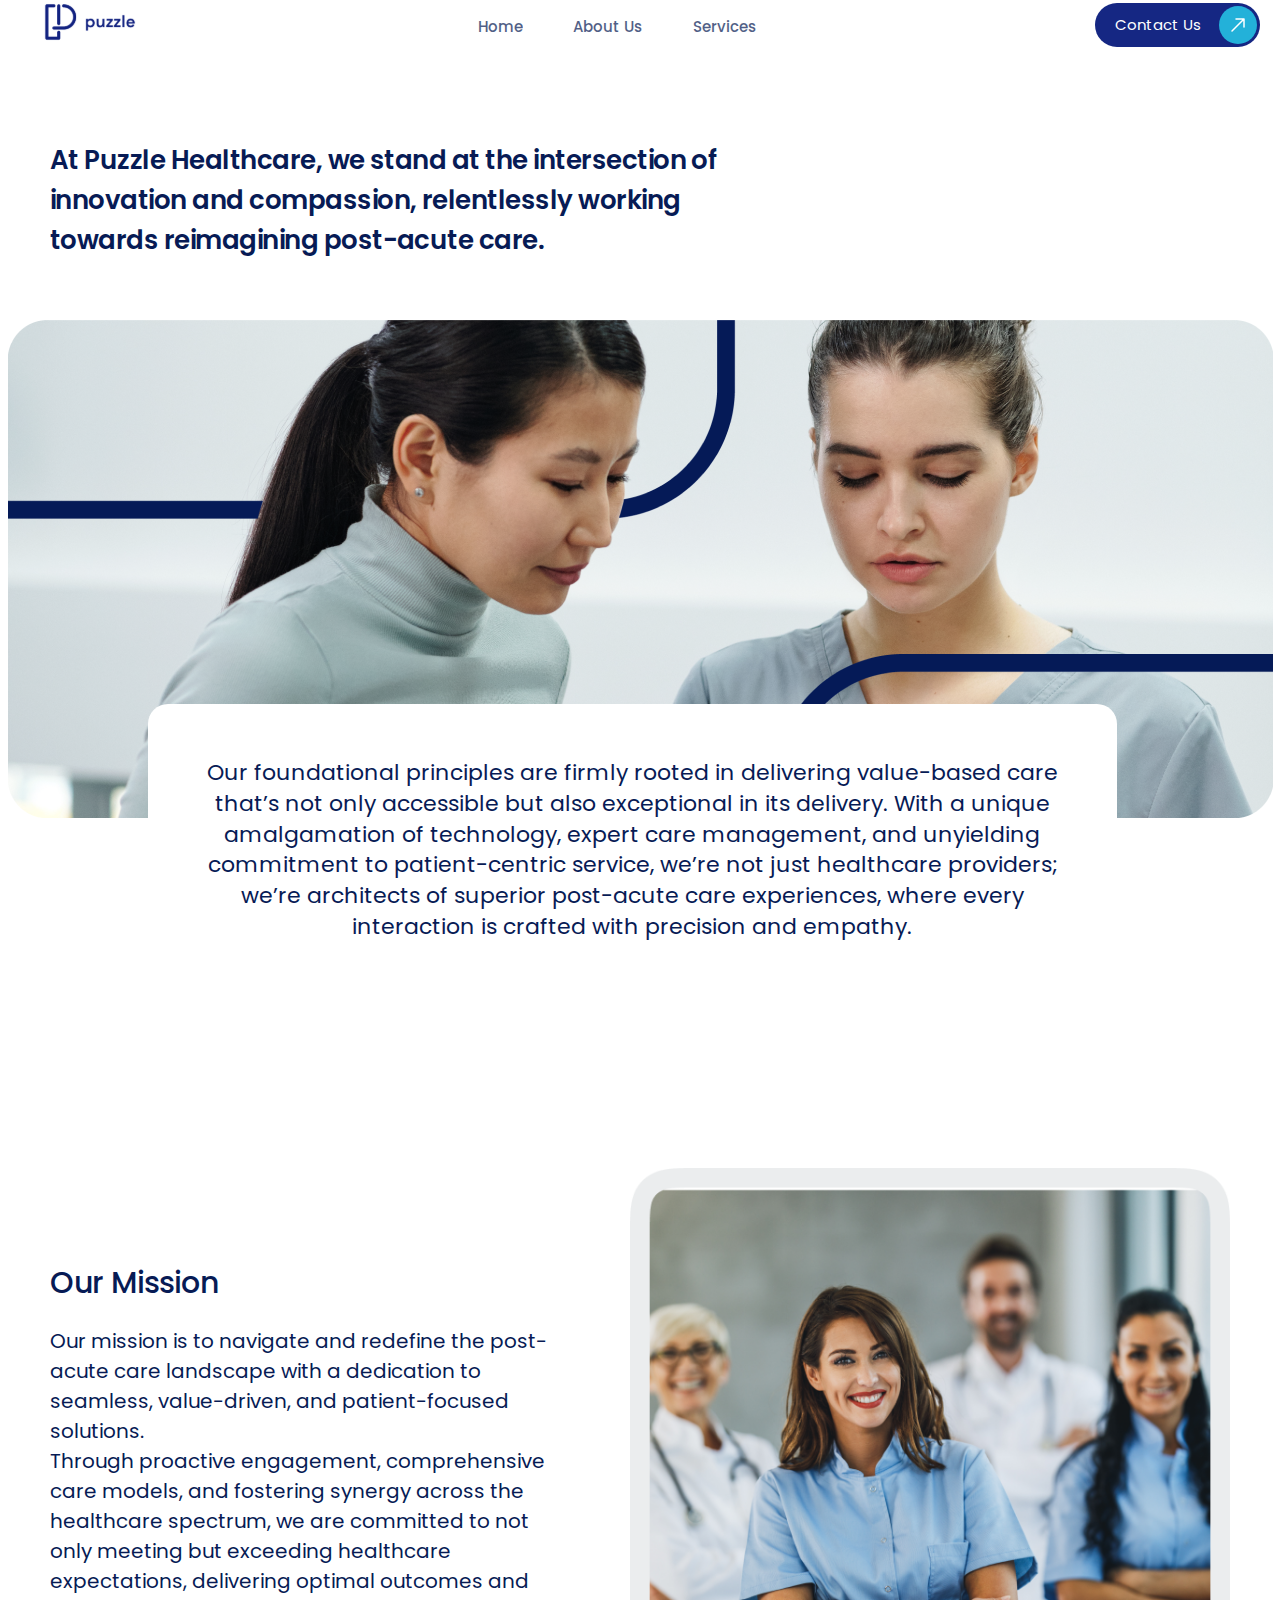
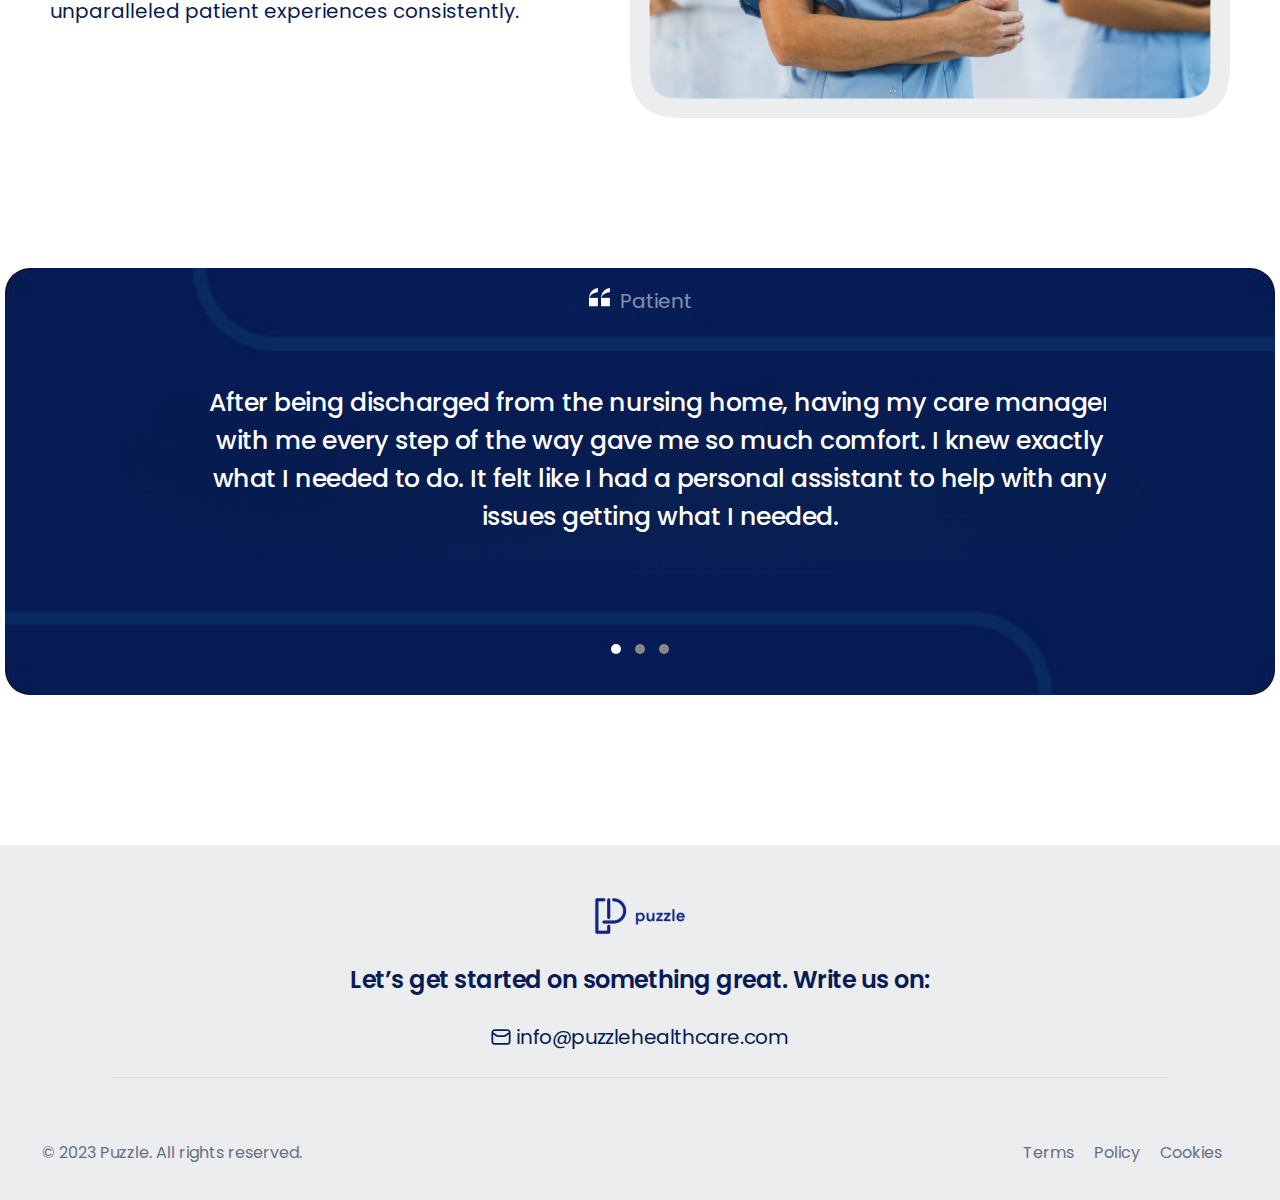
==== commit 29428bbe: "added out mission in about" ====
--- a/about.html
+++ b/about.html
@@ -158,6 +158,24 @@
       </div>
     </section>
 
+    <section class="about-same-container">
+      <div>
+        <h1>Our Mission</h1>
+        <p>
+          Our mission is to navigate and redefine the post-acute care landscape
+          with a dedication to seamless, value-driven, and patient-focused
+          solutions.
+        </p>
+        <p>
+          Through proactive engagement, comprehensive care models, and fostering
+          synergy across the healthcare spectrum, we are committed to not only
+          meeting but exceeding healthcare expectations, delivering optimal
+          outcomes and unparalleled patient experiences consistently.
+        </p>
+      </div>
+      <img src="./assets/about/about1.png" alt="about-doctor-image" />
+    </section>
+
     <!--before footer for patient -->
     <section class="before-footer">
       <div class="for-patient">
--- a/Css/About.css
+++ b/Css/About.css
@@ -8,7 +8,7 @@
     line-height: 40px;
     margin-top: 90px ;
     margin-bottom: 60px;
-    padding-left: 80px;
+    padding-left: 50px;
     letter-spacing: -0.52px;
 }
 .about-content {
@@ -25,7 +25,7 @@
     flex-shrink: 0;
     border-radius: 20px;
     background: #FFF;
-    padding: 54px 48px;
+    padding: 54px 40px;
     position: absolute;
     bottom: -170px;
     left: 140px;
@@ -47,6 +47,46 @@
        
 }
 
+/* same container */
+.about-same-container{
+    margin-top: 350px;
+    display: flex;
+    justify-content: space-between;
+    align-items: center;
+    padding-left: 50px;
+    padding-right: 50px;
+}
+.about-same-container img{
+        width: 600px;
+        height: 550px;
+        flex-shrink: 0;
+}
+.about-same-container h1{
+    width: 511px;
+    color: #071B55;
+        font-family: Poppins;
+        font-size: 30px;
+        font-style: normal;
+        font-weight: 500;
+        line-height: normal;
+        letter-spacing: -0.3px;
+        margin-bottom: 20px;
+}
+.about-same-container p{
+    width: 511px;
+    color: #071B55;
+    font-family: Poppins;
+    font-size: 20px;
+    font-style: normal;
+    font-weight: 400;
+    line-height: 150%;
+    /* 30px */
+}
+
+
+
+
+
 @media screen and (max-width:570px){
     .about-container h1 {
             width: 340px;
@@ -58,7 +98,7 @@
                 line-height: 35px;
                 margin-top: 72px;
                 margin-bottom: 46px;
-                padding-left: 38px;
+                padding-left: 20px;
                 letter-spacing: -0.48px;
         }
    .about-content img{
@@ -92,4 +132,45 @@
 
 
    }
+
+
+   /* same container */
+   .about-same-container {
+       margin-top: 150px;
+       display: flex;
+       flex-direction: column-reverse;
+       padding-left: 10px;
+       padding-right: 10px;
+   }
+.about-same-container img {
+    width: 360px;
+    height: 281px;
+    flex-shrink: 0;
+    padding: 5px;
+    margin: 50px auto;
+}
+.about-same-container div{
+    width: 360px;
+}
+   .about-same-container h1 {
+        width: 320px;
+        font-size: 24px;
+        font-style: normal;
+        font-weight: 500;
+        line-height: normal;
+        letter-spacing: -0.24px;
+        margin-bottom: 10px;
+        padding-left: 20px;
+   }
+
+   .about-same-container p {
+        width: 350px;
+        color: #071B55;
+        font-family: Poppins;
+        font-size: 16px;
+        font-style: normal;
+        font-weight: 400;
+        line-height: 150%;
+        /* 24px */
+   }
 }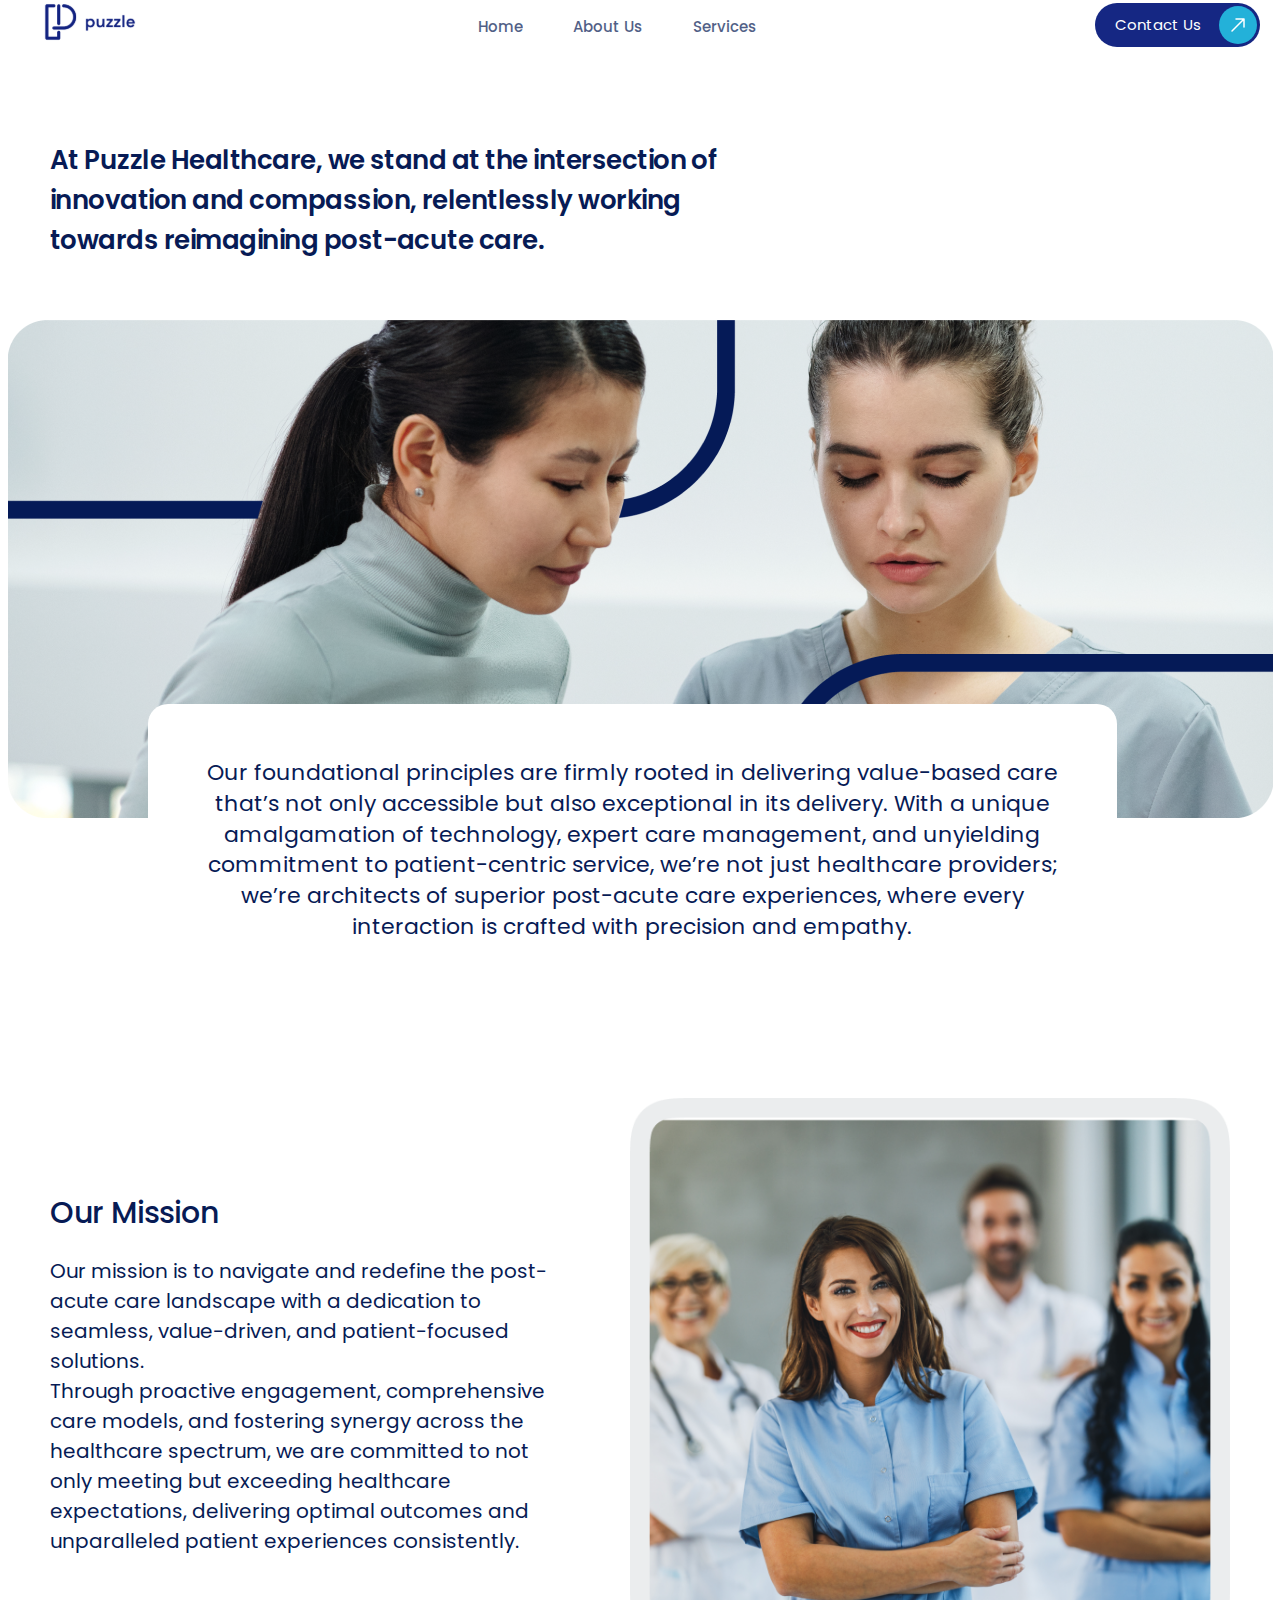
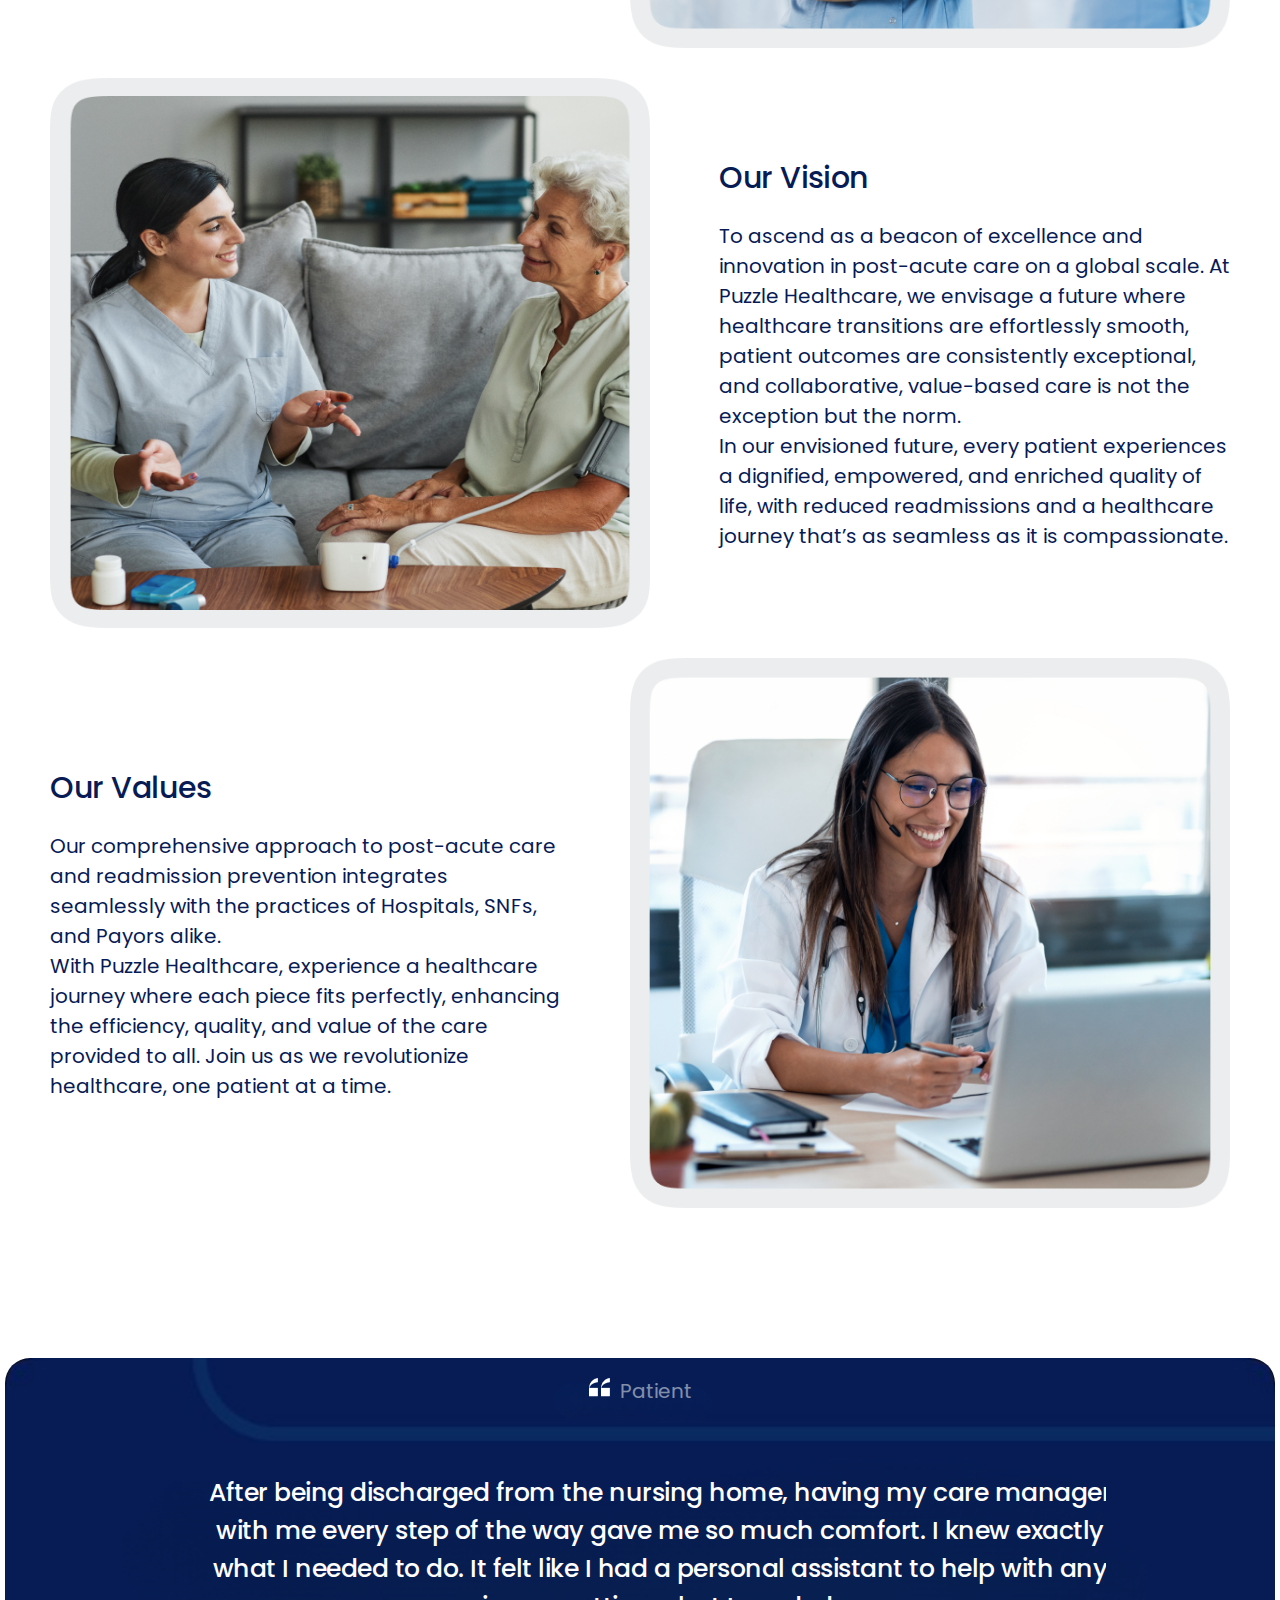
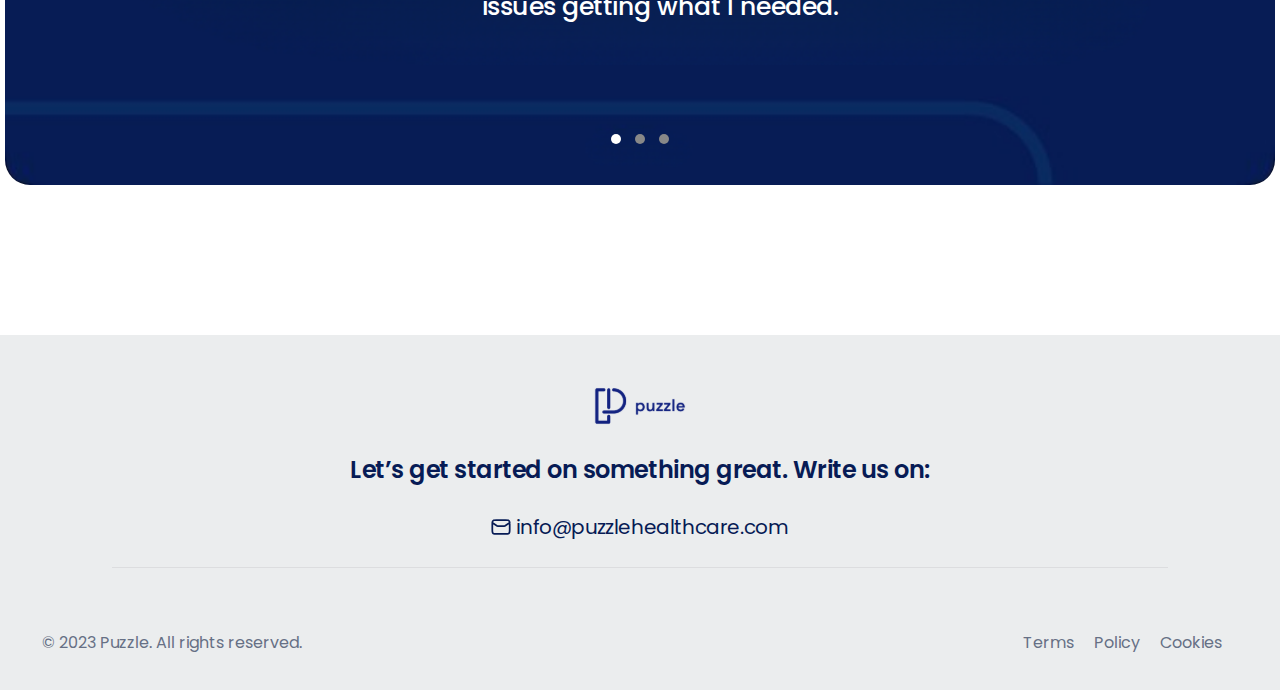
==== commit c7ea0cc0: "added our mission and value" ====
--- a/about.html
+++ b/about.html
@@ -157,8 +157,8 @@
         </div>
       </div>
     </section>
-
-    <section class="about-same-container">
+    <!-- out mission -->
+    <section class="about-same-container" style="margin-top: 280px">
       <div>
         <h1>Our Mission</h1>
         <p>
@@ -175,7 +175,43 @@
       </div>
       <img src="./assets/about/about1.png" alt="about-doctor-image" />
     </section>
-
+    <!-- our vision -->
+    <section class="vision-content">
+      <img src="./assets/about/about2.png" alt="about-doctor-image" />
+      <div>
+        <h1>Our Vision</h1>
+        <p>
+          To ascend as a beacon of excellence and innovation in post-acute care
+          on a global scale. At Puzzle Healthcare, we envisage a future where
+          healthcare transitions are effortlessly smooth, patient outcomes are
+          consistently exceptional, and collaborative, value-based care is not
+          the exception but the norm.
+        </p>
+        <p>
+          In our envisioned future, every patient experiences a dignified,
+          empowered, and enriched quality of life, with reduced readmissions and
+          a healthcare journey that’s as seamless as it is compassionate.
+        </p>
+      </div>
+    </section>
+    <!-- our values -->
+    <section class="about-same-container">
+      <div>
+        <h1>Our Values</h1>
+        <p>
+          Our comprehensive approach to post-acute care and readmission
+          prevention integrates seamlessly with the practices of Hospitals,
+          SNFs, and Payors alike.
+        </p>
+        <p>
+          With Puzzle Healthcare, experience a healthcare journey where each
+          piece fits perfectly, enhancing the efficiency, quality, and value of
+          the care provided to all. Join us as we revolutionize healthcare, one
+          patient at a time.
+        </p>
+      </div>
+      <img src="./assets/about/about3.png" alt="about-doctor-image" />
+    </section>
     <!--before footer for patient -->
     <section class="before-footer">
       <div class="for-patient">
--- a/Css/About.css
+++ b/Css/About.css
@@ -49,19 +49,20 @@
 
 /* same container */
 .about-same-container{
-    margin-top: 350px;
+    margin-top: 30px;
     display: flex;
     justify-content: space-between;
     align-items: center;
     padding-left: 50px;
     padding-right: 50px;
 }
-.about-same-container img{
+.about-same-container img ,.vision-content img{
         width: 600px;
         height: 550px;
         flex-shrink: 0;
 }
-.about-same-container h1{
+.about-same-container h1,
+.vision-content h1{
     width: 511px;
     color: #071B55;
         font-family: Poppins;
@@ -72,7 +73,8 @@
         letter-spacing: -0.3px;
         margin-bottom: 20px;
 }
-.about-same-container p{
+.about-same-container p,
+.vision-content p{
     width: 511px;
     color: #071B55;
     font-family: Poppins;
@@ -83,7 +85,14 @@
     /* 30px */
 }
 
-
+.vision-content {
+        margin-top: 30px;
+        display: flex;
+        justify-content: space-between;
+        align-items: center;
+        padding-left: 50px;
+        padding-right: 50px;
+}
 
 
 
@@ -135,24 +144,35 @@
 
 
    /* same container */
-   .about-same-container {
+   .about-same-container  {
        margin-top: 150px;
        display: flex;
        flex-direction: column-reverse;
        padding-left: 10px;
        padding-right: 10px;
    }
-.about-same-container img {
+ .vision-content{
+    margin-top: 30px;
+    display: flex;
+    flex-direction: column;
+    padding-left: 10px;
+    padding-right: 10px;
+ }
+   
+.about-same-container img,
+.vision-content img {
     width: 360px;
     height: 281px;
     flex-shrink: 0;
     padding: 5px;
     margin: 50px auto;
 }
-.about-same-container div{
+.about-same-container div,
+.vision-content div{
     width: 360px;
 }
-   .about-same-container h1 {
+   .about-same-container h1,
+.vision-content h1 {
         width: 320px;
         font-size: 24px;
         font-style: normal;
@@ -163,7 +183,7 @@
         padding-left: 20px;
    }
 
-   .about-same-container p {
+   .about-same-container p ,.vision-content p{
         width: 350px;
         color: #071B55;
         font-family: Poppins;
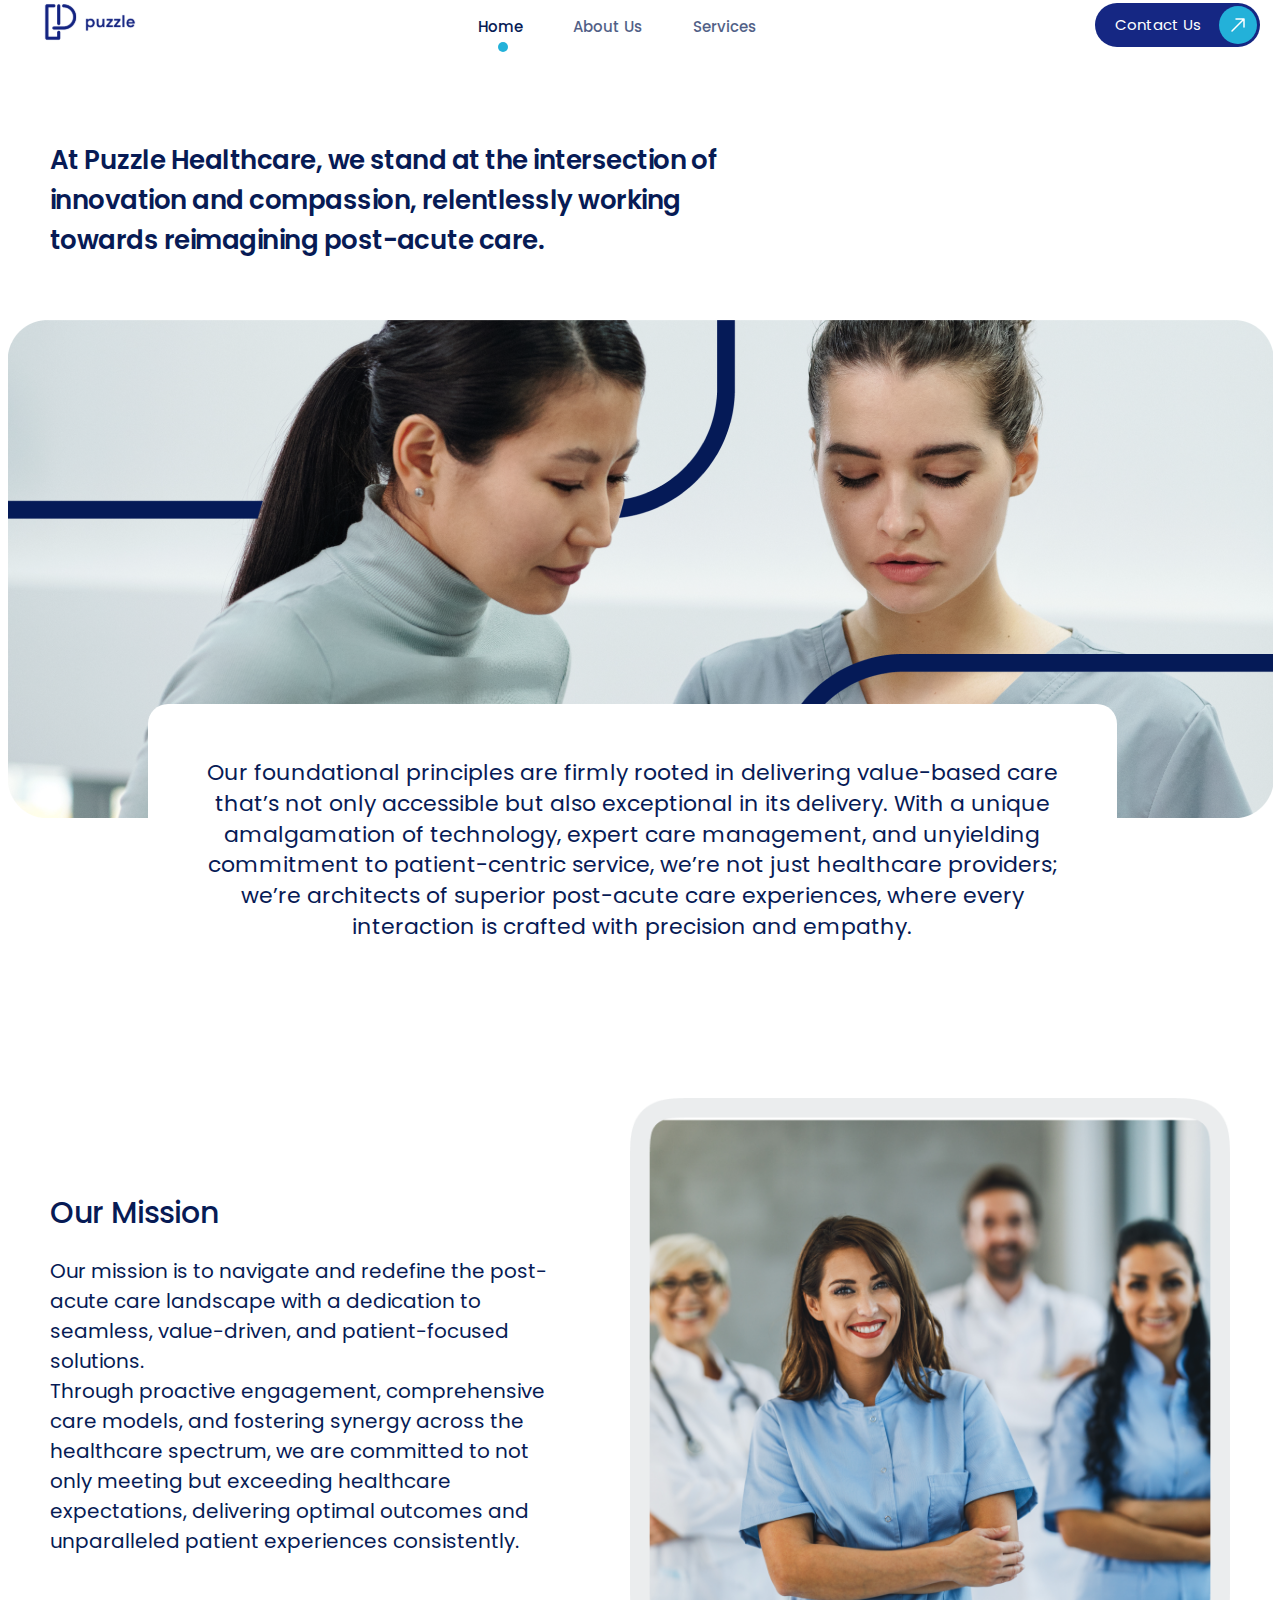
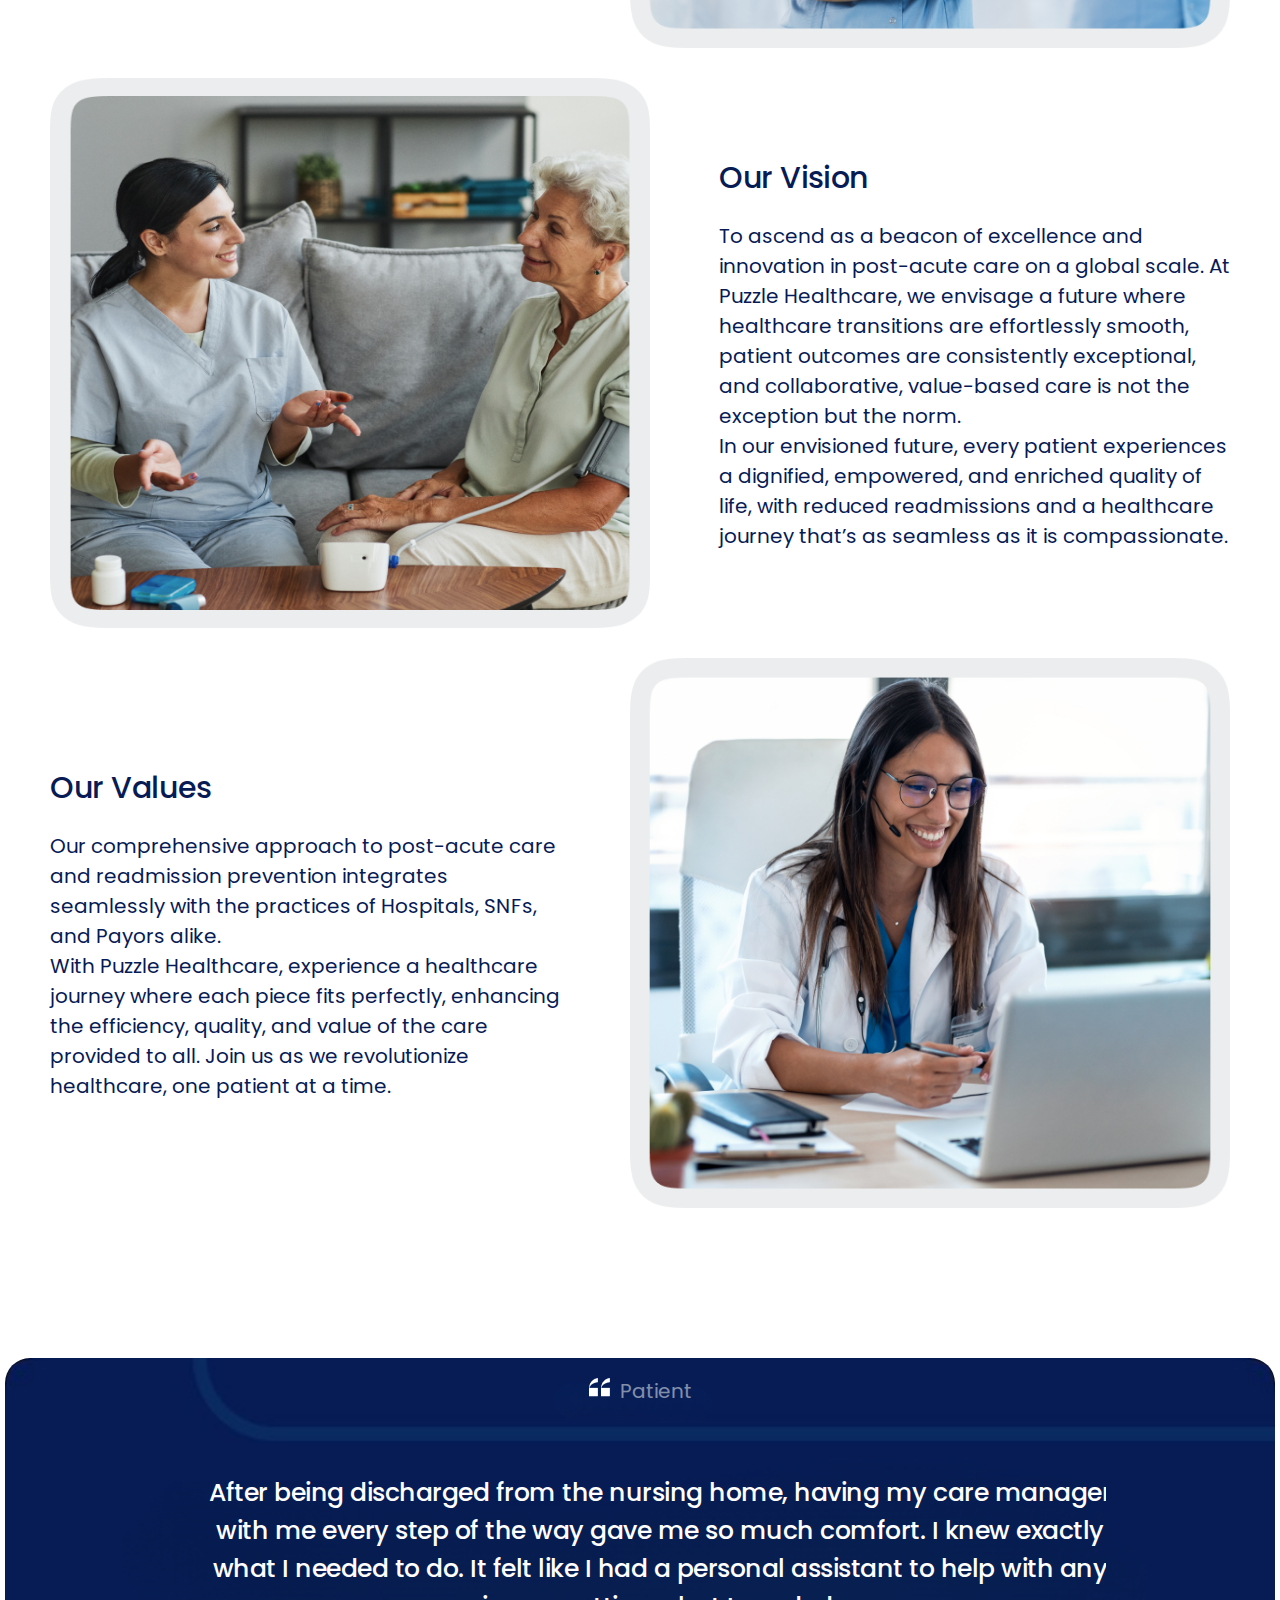
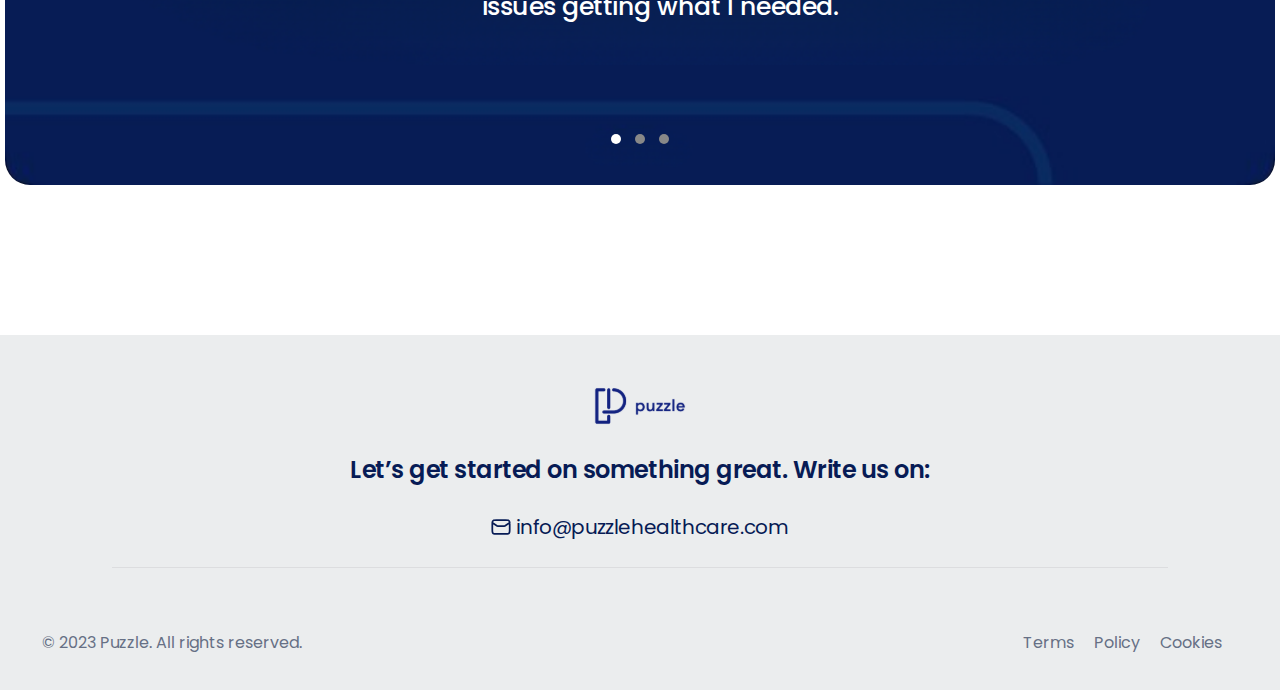
==== commit 9419dec5: "done" ====
--- a/about.html
+++ b/about.html
@@ -56,13 +56,13 @@
         </div>
 
         <div class="nav-links" id="nav-link">
-          <li>
-            <a href="index.html" class="link-btn"
+          <li id="home-page">
+            <a href="#home" class="link-btn"
               >Home
 
               <svg
                 class="active-svg"
-                id="index"
+                id="home"
                 xmlns="http://www.w3.org/2000/svg"
                 width="10"
                 height="10"
@@ -75,7 +75,7 @@
           </li>
 
           <li id="about-page">
-            <a href="./about.html" class="link-btn">
+            <a href="#about" class="link-btn">
               About Us
               <svg
                 style="margin-left: 10px"
@@ -91,8 +91,8 @@
               </svg>
             </a>
           </li>
-          <li>
-            <a href="services.html" class="link-btn"
+          <li id="services-page">
+            <a href="#services" class="link-btn"
               >Services
 
               <svg
--- a/Css/About.css
+++ b/Css/About.css
@@ -110,6 +110,12 @@
                 padding-left: 20px;
                 letter-spacing: -0.48px;
         }
+   .about-content {
+    width: 360px;
+    margin: 0px auto;
+    flex-shrink: 0;
+    position: relative;
+   }
    .about-content img{
     width: 370px;
     height: 244px;
@@ -145,7 +151,7 @@
 
    /* same container */
    .about-same-container  {
-       margin-top: 150px;
+       margin-top: 50px;
        display: flex;
        flex-direction: column-reverse;
        padding-left: 10px;
@@ -191,6 +197,6 @@
         font-style: normal;
         font-weight: 400;
         line-height: 150%;
-        /* 24px */
+        padding-left: 20px;
    }
 }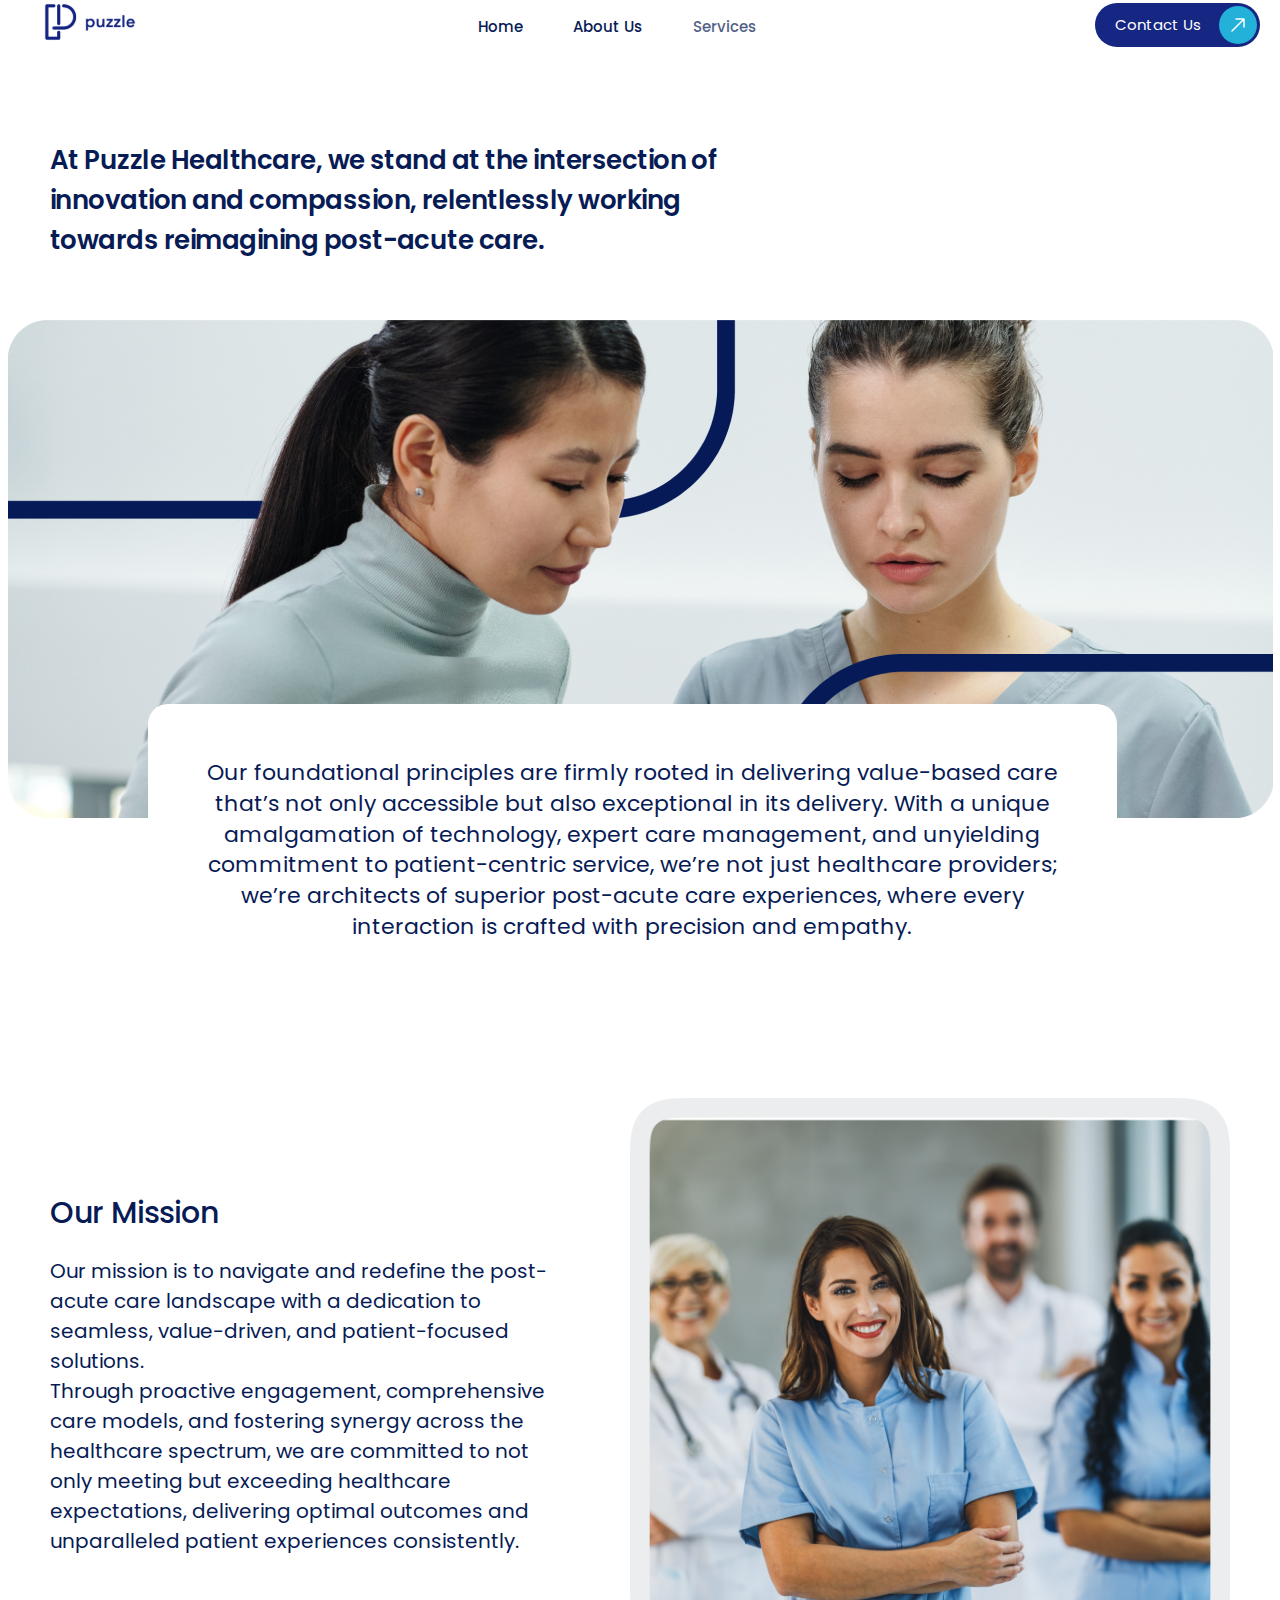
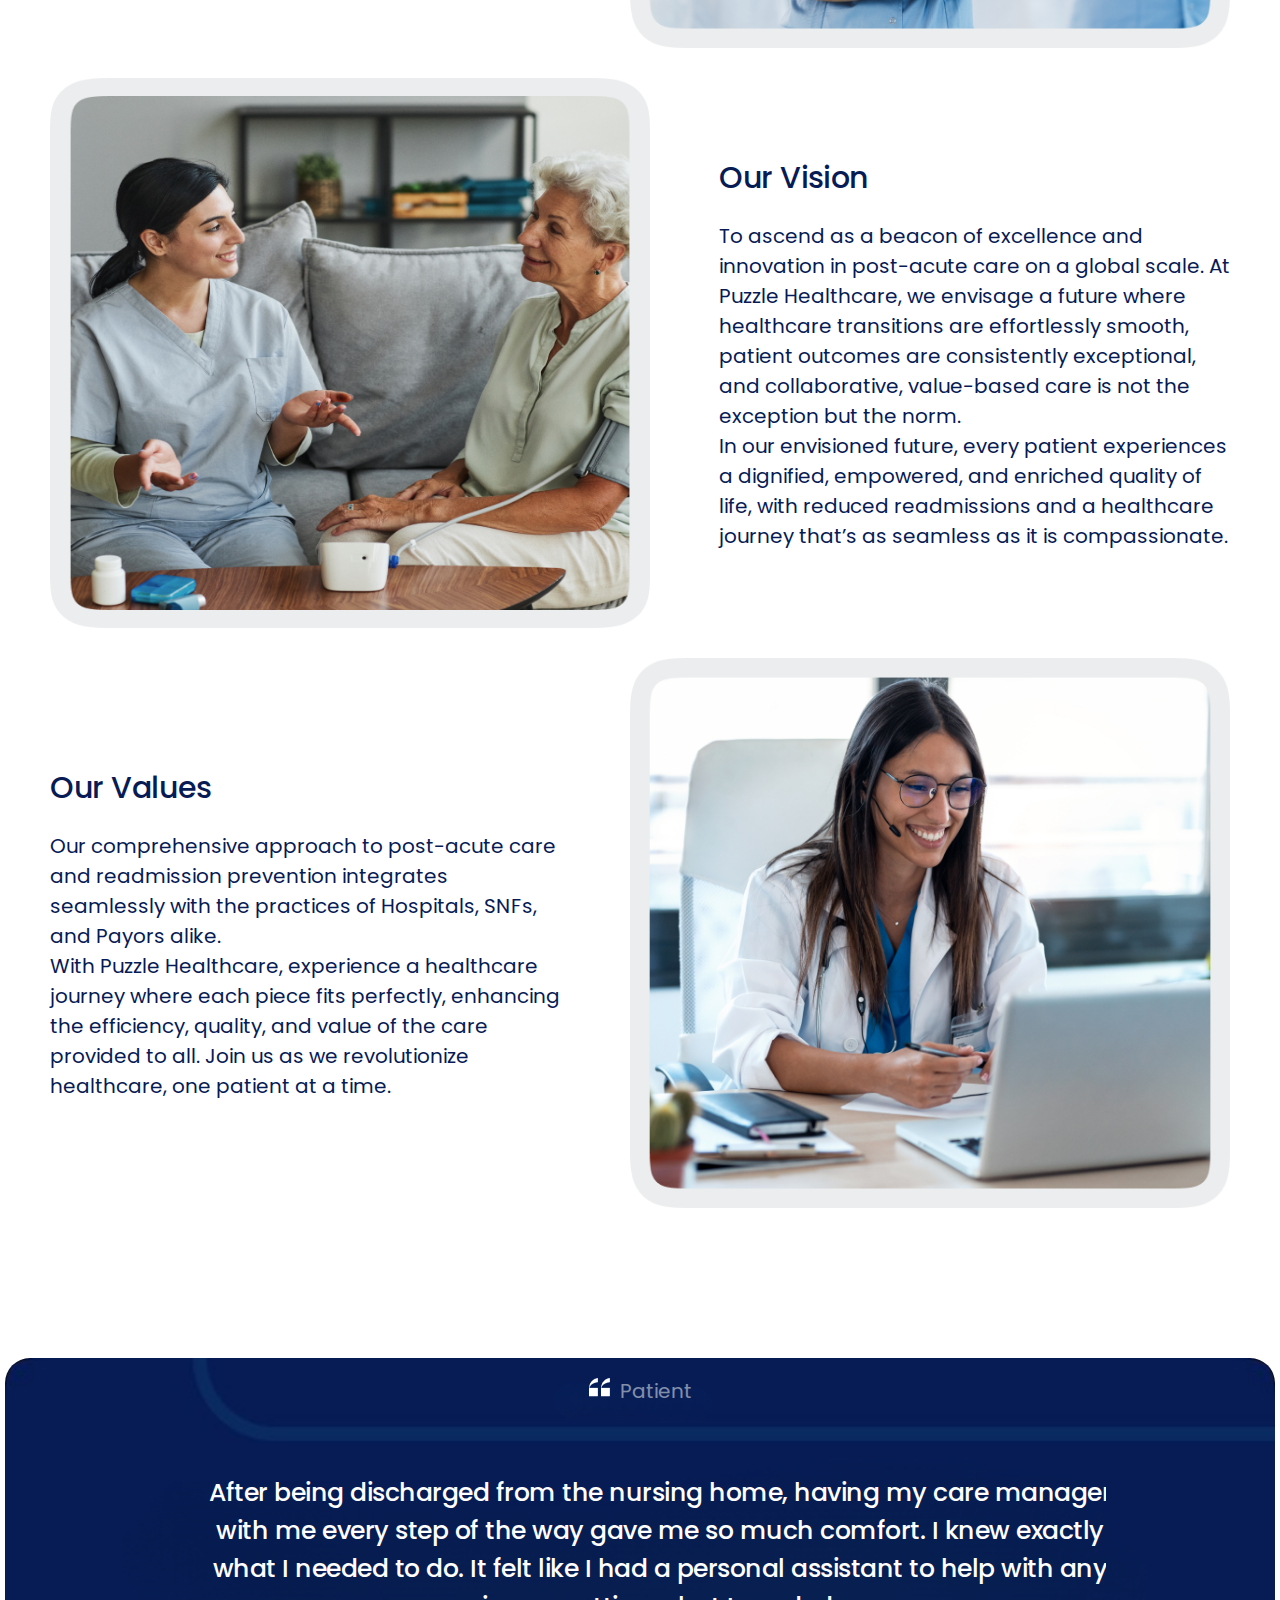
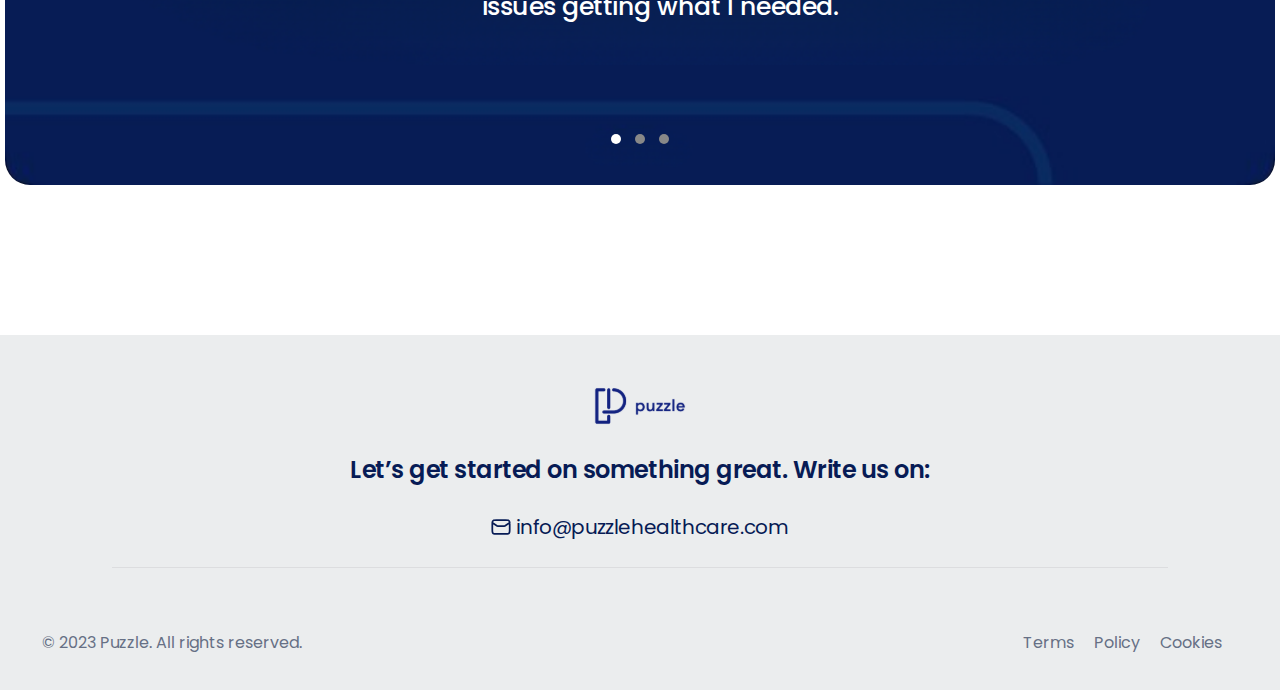
==== commit 3668e499: "added about page" ====
--- a/about.html
+++ b/about.html
@@ -57,7 +57,7 @@
 
         <div class="nav-links" id="nav-link">
           <li id="home-page">
-            <a href="#home" class="link-btn"
+            <a href="./home.html" class="link-btn active"
               >Home
 
               <svg
@@ -75,7 +75,7 @@
           </li>
 
           <li id="about-page">
-            <a href="#about" class="link-btn">
+            <a href="./about.html" class="link-btn active">
               About Us
               <svg
                 style="margin-left: 10px"
@@ -92,7 +92,7 @@
             </a>
           </li>
           <li id="services-page">
-            <a href="#services" class="link-btn"
+            <a href="services.html" class="link-btn"
               >Services
 
               <svg
@@ -349,7 +349,7 @@
       crossorigin="anonymous"
     ></script>
 
-    <script src="./JS/About.js"></script>
-    <script src="./JS/navbar.js"></script>
+    <script src="./JS/about.js"></script>
+    <!-- <script src="./JS/navbar.js"></script> -->
   </body>
 </html>
--- a/Css/Home.css
+++ b/Css/Home.css
@@ -21,7 +21,7 @@
    
 }
 .banner-text{
-    padding-left: 20px;
+    padding-left: 30px;
     padding-top: 90px;
 }
 .banner-text h1{
@@ -48,7 +48,7 @@
 }
 
 .banner-img img{
-    width: 704px;
+    width: 690px;
     margin: 0 auto;
     padding: 0px;
     height: 500px;
@@ -294,6 +294,7 @@
         background: #23B1D9;
         width: 100%;
         position: relative;
+        border-radius: 15px;
         margin:  80px 0;
         height: 380px;
     }
@@ -385,7 +386,7 @@
     width: 100%;
     height: 560px;
     margin: 50px 0;
-    border-radius: 20px;
+    border-radius: 10px;
   }
   .before-footer-text p{
     width: 325px;
